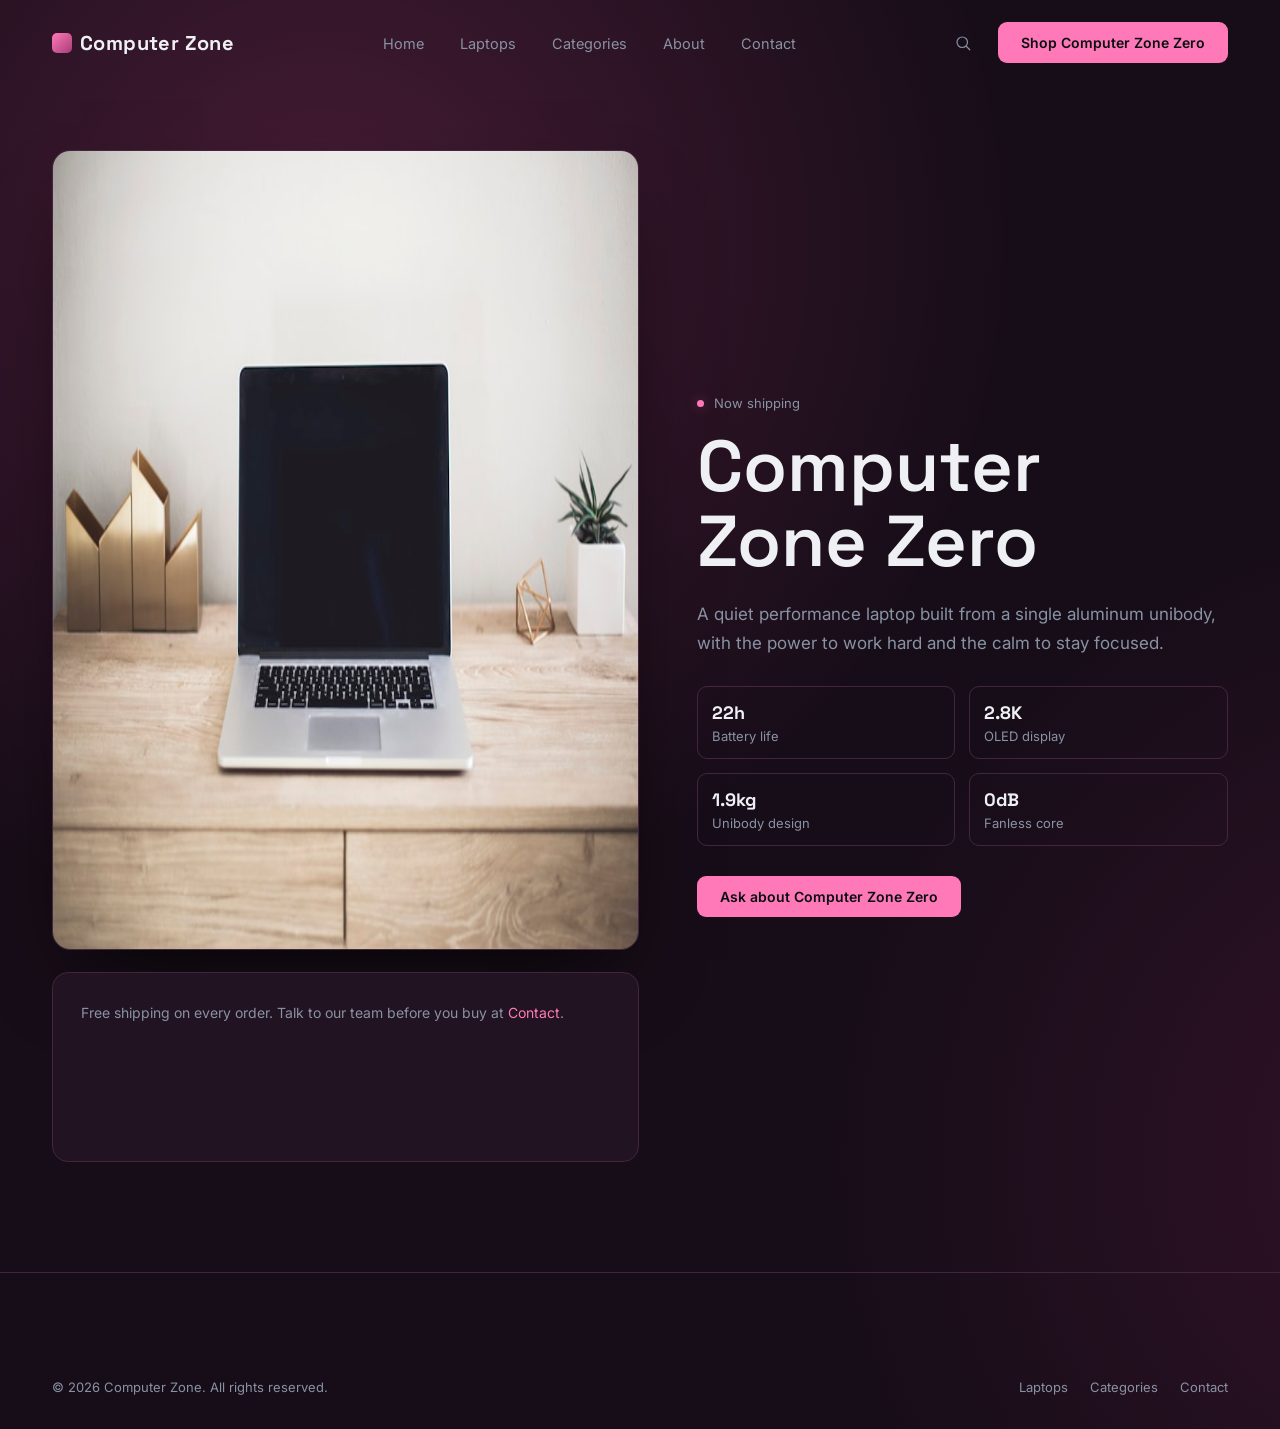
==== Strata-Laptop-Website/product.html @ ce7420df "first commit" ====
<!DOCTYPE html>
<html lang="en">
<head>
<meta charset="UTF-8"><meta name="viewport" content="width=device-width, initial-scale=1.0"><title>Computer Zone Zero - Computer Zone</title>
<link rel="preconnect" href="https://fonts.googleapis.com"><link href="https://fonts.googleapis.com/css2?family=Space+Grotesk:wght@500;600;700&family=Inter:wght@400;500;600&display=swap" rel="stylesheet"><link rel="stylesheet" href="css/style.css">
</head>
<body>
<nav class="navbar" id="navbar"><div class="wrap nav-inner"><a href="index.html" class="logo"><span class="logo-mark"></span>Computer Zone</a><ul class="nav-links"><li><a href="index.html">Home</a></li><li><a href="laptops.html">Laptops</a></li><li><a href="categories.html">Categories</a></li><li><a href="about.html">About</a></li><li><a href="contact.html">Contact</a></li></ul><div class="nav-right"><div class="search-wrap"><input type="text" class="search-input" id="searchInput" placeholder="Search laptops..." aria-label="Search laptops"><button class="search-btn" id="searchBtn" aria-label="Search laptops"><svg width="18" height="18" viewBox="0 0 24 24" fill="none"><circle cx="11" cy="11" r="7" stroke="currentColor" stroke-width="1.6"/><path d="M21 21l-4.3-4.3" stroke="currentColor" stroke-width="1.6" stroke-linecap="round"/></svg></button></div><a href="product.html" class="btn btn-primary">Shop Computer Zone Zero</a><button class="menu-toggle" id="menuToggle" aria-label="Open menu"><span></span><span></span><span></span></button></div></div></nav>
<div class="mobile-panel" id="mobilePanel"><a href="index.html">Home</a><a href="laptops.html">Laptops</a><a href="categories.html">Categories</a><a href="about.html">About</a><a href="contact.html">Contact</a><a href="product.html" class="btn btn-primary">Shop Computer Zone Zero</a></div>
<main class="page-main"><div class="wrap"><div class="product-detail"><div><img class="product-detail-image" src="assets/laptop-hero.jpg" alt="Computer Zone Zero laptop" width="1200" height="800"><div class="page-panel" style="margin-top:18px;"><p>Free shipping on every order. Talk to our team before you buy at <a href="contact.html" style="color:var(--accent);">Contact</a>.</p></div></div><div><div class="page-kicker"><span class="dot"></span>Now shipping</div><h1 class="page-title">Computer Zone Zero</h1><p class="page-lede">A quiet performance laptop built from a single aluminum unibody, with the power to work hard and the calm to stay focused.</p><ul class="detail-list"><li><b>22h</b>Battery life</li><li><b>2.8K</b>OLED display</li><li><b>1.9kg</b>Unibody design</li><li><b>0dB</b>Fanless core</li></ul><a href="contact.html" class="btn btn-primary" style="margin-top:30px;">Ask about Computer Zone Zero</a></div></div></div></main>
<footer class="footer"><div class="wrap"><div class="footer-bottom"><span>© 2026 Computer Zone. All rights reserved.</span><div class="footer-legal"><a href="laptops.html">Laptops</a><a href="categories.html">Categories</a><a href="contact.html">Contact</a></div></div></div></footer>
<script src="js/site.js"></script>
</body>
</html>
---- Strata-Laptop-Website/css/style.css ----
:root{
    --bg:#170d18;
    --surface:#211321;
    --surface-2:#2d182b;
    --line:#43263e;
    --text:#eef0f4;
    --muted:#8992a3;
    --accent:#ff79b8;
    --accent-dim:#a83d78;
    --accent-soft:rgba(255,121,184,0.16);
    --font-display:'Space Grotesk', sans-serif;
    --font-body:'Inter', sans-serif;

    --cat-gaming:#7c6cff;
    --cat-creator:#3fb8ac;
    --cat-business:#d9a15b;
    --cat-student:#e0838a;
    --cat-ultrabook:#6e9bff;
  }

  *{box-sizing:border-box;}
  html{scroll-behavior:smooth;}
  body{
    margin:0;
    background:
      radial-gradient(circle at 18% 12%, rgba(255,82,163,0.2), transparent 30%),
      radial-gradient(circle at 82% 58%, rgba(192,44,126,0.16), transparent 34%),
      var(--bg);
    background-size:140% 140%;
    animation:pinkBackground 18s ease-in-out infinite alternate;
    color:var(--text);
    font-family:var(--font-body);
    -webkit-font-smoothing:antialiased;
    overflow-x:hidden;
  }
  a{color:inherit;text-decoration:none;}
  button{font-family:inherit;cursor:pointer;}
  :focus-visible{outline:2px solid var(--accent);outline-offset:3px;}

  .wrap{max-width:1240px;margin:0 auto;padding:0 32px;}

  /* ---------- NAVBAR ---------- */
  .navbar{
    position:fixed;top:0;left:0;right:0;z-index:100;
    padding:22px 0;
    transition:background .4s ease, padding .4s ease, border-color .4s ease;
    border-bottom:1px solid transparent;
    opacity:0;
    animation:fadeDown .7s ease .55s forwards;
  }
  .navbar.scrolled{
    background:rgba(10,13,18,0.82);
    backdrop-filter:blur(14px);
    border-color:var(--line);
    padding:14px 0;
  }
  .nav-inner{display:flex;align-items:center;justify-content:space-between;gap:24px;}
  .logo{
    font-family:var(--font-display);
    font-weight:700;
    font-size:20px;
    letter-spacing:0.02em;
    display:flex;align-items:center;gap:8px;
    opacity:0;
    animation:logoReveal .6s cubic-bezier(.2,.8,.2,1) .15s forwards;
  }
  .logo-mark{
    width:20px;height:20px;border-radius:5px;
    background:linear-gradient(135deg,var(--accent),var(--accent-dim));
    display:inline-block;
  }
  .nav-links{display:flex;align-items:center;gap:36px;list-style:none;margin:0;padding:0;}
  .nav-links a{
    font-size:14.5px;color:var(--muted);
    position:relative;padding:4px 0;
    transition:color .25s ease;
  }
  .nav-links a::after{
    content:'';position:absolute;left:0;bottom:-2px;width:0;height:1px;
    background:var(--accent);transition:width .3s ease;
  }
  .nav-links a:hover{color:var(--text);}
  .nav-links a:hover::after{width:100%;}
  .nav-right{display:flex;align-items:center;gap:18px;}
  .search-wrap{display:flex;align-items:center;}
  .search-btn{
    background:none;border:none;color:var(--muted);
    width:34px;height:34px;display:flex;align-items:center;justify-content:center;
    border-radius:8px;transition:background .2s ease, color .2s ease;
  }
  .search-btn:hover{color:var(--text);background:var(--surface-2);}
  .search-input{
    width:0;opacity:0;background:var(--surface-2);border:1px solid var(--line);
    border-radius:8px;color:var(--text);padding:0 0;height:34px;
    transition:width .3s ease, opacity .3s ease, padding .3s ease;
    font-size:13.5px;
  }
  .search-input.open{width:180px;opacity:1;padding:0 12px;margin-right:2px;}

  .btn{
    display:inline-flex;align-items:center;justify-content:center;
    padding:11px 22px;border-radius:9px;font-size:14px;font-weight:500;
    transition:transform .25s cubic-bezier(.2,.8,.2,1), box-shadow .25s ease, background .25s ease, border-color .25s ease;
    border:1px solid transparent;
  }
  .btn-primary{background:var(--accent);color:#0a0d12;font-weight:600;}
  .btn-primary:hover{transform:translateY(-2px);box-shadow:0 10px 30px -8px rgba(110,155,255,0.55);}
  .btn-ghost{border-color:var(--line);color:var(--text);background:transparent;}
  .btn-ghost:hover{border-color:var(--accent-dim);background:var(--surface-2);transform:translateY(-2px);}

  .menu-toggle{
    display:none;background:none;border:none;width:36px;height:36px;
    flex-direction:column;justify-content:center;align-items:center;gap:5px;
  }
  .menu-toggle span{width:20px;height:1.5px;background:var(--text);transition:transform .3s ease, opacity .3s ease;}
  .menu-toggle.active span:nth-child(1){transform:translateY(6.5px) rotate(45deg);}
  .menu-toggle.active span:nth-child(2){opacity:0;}
  .menu-toggle.active span:nth-child(3){transform:translateY(-6.5px) rotate(-45deg);}

  .mobile-panel{
    position:fixed;inset:0;top:0;background:var(--bg);z-index:99;
    display:flex;flex-direction:column;justify-content:center;align-items:flex-start;
    padding:0 32px;gap:26px;
    transform:translateX(100%);transition:transform .4s cubic-bezier(.2,.8,.2,1);
  }
  .mobile-panel.open{transform:translateX(0);}
  .mobile-panel a{font-family:var(--font-display);font-size:30px;font-weight:600;color:var(--text);}
  .mobile-panel .btn{margin-top:12px;}

  /* ---------- HERO ---------- */
  .hero{
    position:relative;
    min-height:100vh;
    display:flex;align-items:center;
    padding-top:110px;padding-bottom:60px;
    overflow:hidden;
    isolation:isolate;
    background:
      linear-gradient(180deg, rgba(5,9,17,.18) 0%, rgba(7,10,19,.48) 62%, rgba(5,7,13,.96) 100%),
      radial-gradient(ellipse 60% 55% at 63% 48%, rgba(108,34,126,.34), transparent 72%),
      linear-gradient(116deg, #0b111c 0%, #111322 46%, #080c16 100%);
  }
  .hero::before{
    content:'';
    position:absolute;inset:0;z-index:0;pointer-events:none;
    background:
      linear-gradient(180deg, transparent 67%, rgba(8,8,17,.72) 77%, rgba(4,6,12,.98) 100%),
      linear-gradient(166deg, transparent 0 62%, rgba(17,12,29,.86) 63%, rgba(6,8,15,.95) 71%, transparent 72%),
      radial-gradient(ellipse 42% 18% at 62% 86%, rgba(196,47,168,.19), transparent 72%),
      linear-gradient(180deg, transparent 78%, rgba(184,63,180,.10) 88%, transparent 100%);
    mix-blend-mode:screen;
    opacity:.9;
  }
  .hero::after{
    content:'';
    position:absolute;z-index:0;pointer-events:none;
    width:144%;height:116%;left:19%;top:-66%;
    border:1px solid rgba(210,117,255,.7);
    border-radius:50%;
    transform:rotate(-11deg);
    box-shadow:
      0 0 4px rgba(255,152,241,.64),
      0 0 20px rgba(205,70,231,.38),
      0 0 58px rgba(132,45,180,.24);
    opacity:.78;
  }
  .hero-grid{
    width:100%;
    display:grid;grid-template-columns:1fr 0.92fr;gap:40px;align-items:center;
    position:relative;z-index:3;
  }
  .eyebrow-line{
    display:flex;align-items:center;gap:10px;margin-bottom:22px;
    opacity:0;animation:reveal .7s cubic-bezier(.2,.8,.2,1) .75s forwards;
  }
  .eyebrow-line .dot{width:7px;height:7px;border-radius:50%;background:var(--accent);box-shadow:0 0 12px 2px var(--accent-soft);}
  .eyebrow-line span{font-size:13.5px;color:var(--muted);}

  .hero-heading{
    font-family:var(--font-display);
    font-weight:600;
    font-size:clamp(38px, 5.4vw, 68px);
    line-height:1.06;
    letter-spacing:-0.015em;
    margin:0 0 24px 0;
  }
  .hero-heading .line{overflow:hidden;display:block;}
  .hero-heading .line span{
    display:block;transform:translateY(110%);
    animation:lineUp .8s cubic-bezier(.2,.8,.2,1) forwards;
  }
  .hero-heading .line:nth-child(1) span{animation-delay:.85s;}
  .hero-heading .line:nth-child(2) span{animation-delay:.98s;}

  .hero-desc{
    font-size:17px;line-height:1.65;color:var(--muted);max-width:460px;margin:0 0 34px 0;
    opacity:0;animation:reveal .7s cubic-bezier(.2,.8,.2,1) 1.25s forwards;
  }
  .hero-ctas{
    display:flex;gap:14px;flex-wrap:wrap;
    opacity:0;animation:reveal .7s cubic-bezier(.2,.8,.2,1) 1.42s forwards;
  }

  /* ---------- HERO VISUAL / LAPTOP ---------- */
  .hero-visual{
    position:relative;height:520px;
    display:flex;align-items:center;justify-content:center;
  }
  .dummy-laptop-image{
    position:absolute;z-index:1;width:290px;aspect-ratio:4/3;object-fit:cover;
    right:2%;bottom:4%;border:1px solid rgba(255,121,184,0.45);border-radius:18px;
    opacity:.34;filter:saturate(1.15) contrast(1.05);transform:rotate(5deg);
    box-shadow:0 28px 70px -28px rgba(255,62,157,0.72);
    animation:photoFloat 7s ease-in-out infinite;
  }
  .blob{
    position:absolute;border-radius:50%;filter:blur(70px);
    opacity:.35;pointer-events:none;
  }
  .blob-1{
    width:420px;height:420px;background:radial-gradient(circle, var(--accent-dim), transparent 70%);
    top:-40px;right:-60px;
    animation:drift1 14s ease-in-out infinite;
  }
  .blob-2{
    width:320px;height:320px;background:radial-gradient(circle, #2b3a55, transparent 70%);
    bottom:-40px;left:-20px;
    animation:drift2 18s ease-in-out infinite;
  }
  .cursor-glow{
    position:absolute;top:0;left:0;width:260px;height:260px;
    background:radial-gradient(circle, rgba(110,155,255,0.18), transparent 65%);
    border-radius:50%;pointer-events:none;
    transform:translate(-1000px,-1000px);
    transition:transform .12s ease-out;
    z-index:1;
  }
  #particles{position:absolute;inset:0;z-index:1;pointer-events:none;}

  .laptop-stage{
    position:relative;z-index:2;width:100%;max-width:460px;
    perspective:1400px;
    opacity:0;
    transform:translateY(40px) scale(.92);
    animation:laptopEnter 1s cubic-bezier(.16,.9,.3,1) 1.1s forwards;
  }
  .laptop{
    position:relative;transform-style:preserve-3d;
    transform:rotateX(var(--rx, -8deg)) rotateY(calc(var(--ry, 10deg) + var(--spin, 0deg)));
    transition:transform .35s cubic-bezier(.2,.8,.2,1);
    animation:laptopFloat 6s ease-in-out infinite;
    animation-delay:2.1s;
    cursor:pointer;
  }
  .laptop-screen{
    width:100%;aspect-ratio:16/10.4;
    background:linear-gradient(155deg,#1c222c,#11151c);
    border:1px solid #2a3140;border-bottom:none;
    border-radius:14px 14px 4px 4px;
    padding:14px;position:relative;
    box-shadow:0 40px 80px -30px rgba(0,0,0,0.7);
  }
  .screen-glow{
    position:absolute;inset:14px;border-radius:6px;
    background:radial-gradient(120% 100% at 20% 0%, rgba(110,155,255,0.16), transparent 55%);
    pointer-events:none;
  }
  .screen-ui{
    height:100%;border-radius:6px;overflow:hidden;
    background:linear-gradient(180deg,#0e1218,#0a0d12);
    border:1px solid #232a35;padding:14px;
    display:flex;flex-direction:column;gap:10px;
  }
  .ui-topbar{display:flex;gap:6px;}
  .ui-topbar span{width:7px;height:7px;border-radius:50%;background:#2c3542;}
  .ui-row{height:8px;border-radius:4px;background:#1c222c;}
  .ui-row.wide{width:65%;background:linear-gradient(90deg,var(--accent-dim),transparent);}
  .ui-row:not(.wide){width:40%;}
  .ui-grid{display:grid;grid-template-columns:repeat(3,1fr);gap:8px;margin-top:auto;}
  .ui-card{aspect-ratio:1;border-radius:5px;background:#161c25;border:1px solid #232a35;}
  .ui-card:nth-child(2){background:linear-gradient(140deg, rgba(110,155,255,0.25), #161c25);}

  .laptop-base{
    width:106%;margin-left:-3%;height:16px;
    background:linear-gradient(180deg,#20262f,#10131a);
    clip-path:polygon(2% 0, 98% 0, 100% 100%, 0% 100%);
    position:relative;border-radius:0 0 10px 10px;
    box-shadow:0 30px 40px -20px rgba(0,0,0,0.6);
  }
  .laptop-trackpad{
    position:absolute;left:50%;top:2px;transform:translateX(-50%);
    width:70px;height:5px;border-radius:3px;background:#2a313d;
  }

  .badge{
    position:absolute;background:rgba(17,21,28,0.85);
    border:1px solid var(--line);backdrop-filter:blur(10px);
    padding:8px 14px;border-radius:100px;font-size:12.5px;color:var(--text);
    box-shadow:0 12px 30px -12px rgba(0,0,0,0.6);
    display:flex;align-items:center;gap:7px;
    animation:badgeFloat 5s ease-in-out infinite;
    opacity:0;
  }
  .badge::before{content:'';width:6px;height:6px;border-radius:50%;background:var(--accent);}
  .badge-1{top:6%;left:-6%;animation-delay:.4s,2.3s;}
  .badge-2{bottom:20%;right:-10%;animation-delay:1.1s,2.5s;}
  .badge-3{bottom:-4%;left:14%;animation-delay:.7s,2.7s;}
  .badge-1{animation-name:badgeFloat, badgeIn;}
  .badge-2{animation-name:badgeFloat, badgeIn;}
  .badge-3{animation-name:badgeFloat, badgeIn;}
  .badge-1,.badge-2,.badge-3{animation-fill-mode:forwards, forwards; animation-duration:5s, .6s;}

  .scroll-indicator{
    position:absolute;left:50%;bottom:34px;transform:translateX(-50%);
    display:flex;flex-direction:column;align-items:center;gap:8px;
    z-index:3;color:var(--muted);font-size:12px;
    opacity:0;animation:reveal .6s ease 2s forwards;
    transition:opacity .3s ease;
  }
  .scroll-indicator .chev{
    width:14px;height:14px;border-right:1.5px solid var(--muted);border-bottom:1.5px solid var(--muted);
    transform:rotate(45deg);animation:chevBounce 1.8s ease-in-out infinite;
  }

  /* ---------- BRAND INTRO ---------- */
  .brand-intro{
    position:relative;padding:100px 0 120px;border-top:1px solid var(--line);
  }
  .brand-statement{
    max-width:640px;font-size:clamp(21px,2.6vw,28px);line-height:1.5;
    font-family:var(--font-display);font-weight:500;color:var(--text);
    margin:0 0 64px 0;
    opacity:0;transform:translateY(24px);
    transition:opacity .8s cubic-bezier(.2,.8,.2,1), transform .8s cubic-bezier(.2,.8,.2,1);
  }
  .brand-statement.in-view{opacity:1;transform:translateY(0);}
  .brand-statement em{
    font-style:normal;color:var(--muted);font-weight:400;font-family:var(--font-body);font-size:0.62em;
    display:block;margin-top:14px;
  }

  .stats-row{
    display:grid;grid-template-columns:repeat(3,1fr);
    border-top:1px solid var(--line);
  }
  .stat{
    padding:34px 28px 0 0;border-right:1px solid var(--line);
    opacity:0;transform:translateY(20px);
    transition:opacity .7s cubic-bezier(.2,.8,.2,1), transform .7s cubic-bezier(.2,.8,.2,1);
  }
  .stat:last-child{border-right:none;}
  .stat.in-view{opacity:1;transform:translateY(0);}
  .stat-num{
    font-family:var(--font-display);font-weight:700;font-size:clamp(34px,4vw,52px);
    color:var(--text);letter-spacing:-0.01em;
  }
  .stat-num .unit{font-size:0.5em;color:var(--accent);margin-left:4px;}
  .stat-label{font-size:14px;color:var(--muted);margin-top:8px;}

  /* ==========================================================
     MODULE 2 — LAPTOP DISCOVERY & PRODUCT EXPERIENCE
  ========================================================== */

  .section-head{
    display:flex;align-items:flex-end;justify-content:space-between;
    gap:24px;margin-bottom:44px;flex-wrap:wrap;
  }
  .section-head h2{
    font-family:var(--font-display);font-weight:600;
    font-size:clamp(28px,3.4vw,42px);letter-spacing:-0.01em;margin:0;
    max-width:520px;line-height:1.15;
  }
  .section-head p{color:var(--muted);font-size:15px;max-width:360px;margin:0;line-height:1.6;}
  .reveal{opacity:0;transform:translateY(28px);transition:opacity .7s cubic-bezier(.2,.8,.2,1), transform .7s cubic-bezier(.2,.8,.2,1);}
  .reveal.in-view{opacity:1;transform:translateY(0);}

  /* ---- Featured Laptops (horizontal scroll carousel) ---- */
  .laptops-section{padding:110px 0;border-top:1px solid var(--line);}
  .carousel-controls{display:flex;gap:10px;}
  .carousel-btn{
    width:40px;height:40px;border-radius:50%;border:1px solid var(--line);
    background:var(--surface);color:var(--text);display:flex;align-items:center;justify-content:center;
    transition:background .2s ease, border-color .2s ease, transform .2s ease;
  }
  .carousel-btn:hover{border-color:var(--accent-dim);background:var(--surface-2);transform:translateY(-2px);}

  .carousel-track{
    display:flex;gap:22px;overflow-x:auto;scroll-snap-type:x proximity;
    padding:6px 6px 26px 6px;margin:0 -6px;
    cursor:grab;
    scrollbar-width:thin;scrollbar-color:var(--line) transparent;
  }
  .carousel-track.dragging{cursor:grabbing;scroll-snap-type:none;}
  .carousel-track::-webkit-scrollbar{height:6px;}
  .carousel-track::-webkit-scrollbar-thumb{background:var(--line);border-radius:6px;}

  .product-card{
    position:relative;flex:0 0 320px;scroll-snap-align:start;
    background:var(--surface);border:1px solid var(--line);border-radius:16px;
    padding:22px;overflow:hidden;perspective:900px;
    transition:border-color .3s ease, box-shadow .3s ease;
  }
  .product-card:hover{border-color:var(--accent-dim);box-shadow:0 26px 50px -22px rgba(0,0,0,0.55);}
  .product-card .card-inner{transition:transform .25s cubic-bezier(.2,.8,.2,1);transform-style:preserve-3d;}
  .card-glow{
    position:absolute;inset:0;pointer-events:none;opacity:0;
    background:radial-gradient(240px circle at var(--gx,50%) var(--gy,50%), rgba(110,155,255,0.14), transparent 60%);
    transition:opacity .3s ease;
  }
  .product-card:hover .card-glow{opacity:1;}

  .device-stage{
    height:160px;display:flex;align-items:center;justify-content:center;
    margin-bottom:18px;position:relative;
  }
  .product-image{
    width:100%;height:150px;object-fit:cover;border-radius:10px;
    border:1px solid #2a3140;box-shadow:0 26px 40px -18px rgba(0,0,0,0.65);
    transform:rotateX(-3deg) rotateY(4deg);transition:transform .5s cubic-bezier(.2,.8,.2,1), filter .5s ease;
    filter:saturate(.85) contrast(1.05);
  }
  .product-card:hover .product-image{transform:rotateX(0deg) rotateY(0deg) scale(1.04);filter:saturate(1) contrast(1.05);}
  .mini-laptop{transform:rotateX(-8deg) rotateY(14deg) scale(0.92);transition:transform .5s cubic-bezier(.2,.8,.2,1);}
  .product-card:hover .mini-laptop{transform:rotateX(-6deg) rotateY(0deg) scale(1.04);}
  .mini-screen{
    width:180px;aspect-ratio:16/10.5;border-radius:9px 9px 2px 2px;
    background:linear-gradient(155deg,#1c222c,#11151c);border:1px solid #2a3140;
    padding:8px;box-shadow:0 26px 40px -18px rgba(0,0,0,0.65);
  }
  .mini-screen-face{
    height:100%;border-radius:4px;background:linear-gradient(180deg,#0e1218,#0a0d12);
    border:1px solid #232a35;display:flex;flex-direction:column;justify-content:center;align-items:center;gap:6px;
  }
  .mini-screen-face .accent-bar{width:44%;height:5px;border-radius:3px;background:var(--card-accent, var(--accent));}
  .mini-screen-face .grey-bar{width:60%;height:4px;border-radius:3px;background:#1e252f;}
  .mini-base{
    width:192%;margin-left:-6%;height:9px;
    background:linear-gradient(180deg,#20262f,#10131a);
    clip-path:polygon(3% 0,97% 0,100% 100%,0 100%);border-radius:0 0 7px 7px;
  }

  .card-tag{
    position:absolute;top:22px;right:22px;font-size:11.5px;color:var(--card-accent, var(--accent));
    background:rgba(255,255,255,0.04);border:1px solid var(--line);padding:4px 10px;border-radius:100px;
  }
  .product-name{font-family:var(--font-display);font-weight:600;font-size:19px;margin:0 0 3px 0;}
  .product-tagline{font-size:13.5px;color:var(--muted);margin:0 0 18px 0;}
  .spec-grid{
    display:grid;grid-template-columns:1fr 1fr;gap:9px 14px;
    padding:16px 0;border-top:1px solid var(--line);border-bottom:1px solid var(--line);margin-bottom:18px;
  }
  .spec-item{font-size:12.5px;color:var(--muted);display:flex;flex-direction:column;gap:2px;}
  .spec-item b{color:var(--text);font-weight:500;font-size:13.5px;}
  .card-footer{display:flex;align-items:center;justify-content:space-between;}
  .price{font-family:var(--font-display);font-weight:600;font-size:20px;}
  .price sup{font-size:12px;color:var(--muted);font-weight:400;margin-left:3px;}
  .explore-link{
    display:inline-flex;align-items:center;gap:6px;font-size:13.5px;font-weight:500;color:var(--text);
  }
  .explore-link .arrow{transition:transform .25s cubic-bezier(.2,.8,.2,1);}
  .product-card:hover .explore-link .arrow{transform:translateX(5px);}

  /* ---- Categories (bento grid) ---- */
  .categories-section{padding:110px 0;border-top:1px solid var(--line);}
  .category-grid{
    display:grid;grid-template-columns:repeat(4,1fr);grid-template-rows:220px 220px;gap:18px;
  }
  .category-card{
    position:relative;border-radius:16px;overflow:hidden;border:1px solid var(--line);
    padding:26px;display:flex;flex-direction:column;justify-content:flex-end;
    background:var(--surface);
  }
  .category-card .cat-image{
    position:absolute;inset:0;width:100%;height:100%;object-fit:cover;
    opacity:.2;filter:saturate(.8) contrast(1.05);z-index:0;
    transition:opacity .35s ease, transform .6s cubic-bezier(.2,.8,.2,1);
  }
  .category-card:hover .cat-image{opacity:.3;transform:scale(1.06);}
  .category-card .cat-wash{
    position:absolute;inset:0;background:radial-gradient(120% 100% at 100% 0%, var(--cc,var(--accent)) 0%, transparent 55%);
    opacity:0.28;transition:opacity .35s ease, transform .6s cubic-bezier(.2,.8,.2,1);
  }
  .category-card:hover .cat-wash{opacity:0.42;transform:scale(1.06);}
  .cat-count{position:relative;font-size:12.5px;color:var(--muted);margin-bottom:6px;z-index:1;}
  .cat-name{position:relative;font-family:var(--font-display);font-weight:600;font-size:24px;z-index:1;}
  .cat-glyph{
    position:absolute;top:22px;right:22px;width:34px;height:34px;border-radius:9px;
    background:rgba(255,255,255,0.06);border:1px solid rgba(255,255,255,0.08);
    display:flex;align-items:center;justify-content:center;color:var(--cc,var(--accent));z-index:1;
  }
  .category-card.large{grid-column:span 2;grid-row:span 2;}
  .category-card.tall{grid-row:span 2;}
  @media (max-width:1024px){
    .category-grid{grid-template-columns:repeat(2,1fr);grid-template-rows:repeat(3,200px);}
    .category-card.large{grid-column:span 2;grid-row:span 1;}
    .category-card.tall{grid-row:span 1;}
  }
  @media (max-width:640px){
    .category-grid{grid-template-columns:1fr;grid-template-rows:none;}
    .category-card.large,.category-card.tall{grid-column:span 1;}
    .category-card{height:170px;}
  }

  /* ---- Performance counters ---- */
  .performance-section{padding:110px 0;border-top:1px solid var(--line);position:relative;overflow:hidden;}
  .performance-section::before{
    content:'';position:absolute;top:-200px;right:-200px;width:500px;height:500px;border-radius:50%;
    background:radial-gradient(circle, var(--accent-soft), transparent 70%);filter:blur(10px);pointer-events:none;
  }
  .perf-grid{display:grid;grid-template-columns:repeat(4,1fr);gap:0;border-top:1px solid var(--line);position:relative;}
  .perf-item{
    padding:38px 24px 0 0;border-right:1px solid var(--line);
    opacity:0;transform:translateY(20px);transition:opacity .7s ease, transform .7s ease;
  }
  .perf-item:last-child{border-right:none;}
  .perf-item.in-view{opacity:1;transform:translateY(0);}
  .perf-icon{color:var(--accent);margin-bottom:16px;}
  .perf-num{font-family:var(--font-display);font-weight:700;font-size:clamp(32px,3.6vw,48px);letter-spacing:-0.01em;}
  .perf-num .u{font-size:0.42em;color:var(--muted);margin-left:5px;font-family:var(--font-body);}
  .perf-label{font-size:13.5px;color:var(--muted);margin-top:8px;}
  @media (max-width:1024px){
    .perf-grid{grid-template-columns:repeat(2,1fr);}
    .perf-item{border-bottom:1px solid var(--line);padding-bottom:24px;}
    .perf-item:nth-child(2n){border-right:none;}
  }
  @media (max-width:640px){
    .perf-grid{grid-template-columns:1fr;}
    .perf-item{border-right:none;}
  }

  /* ---- Interactive showcase (scroll-driven) ---- */
  .showcase-section{position:relative;height:340vh;border-top:1px solid var(--line);}
  .showcase-sticky{
    position:sticky;top:0;height:100vh;display:flex;flex-direction:column;align-items:center;justify-content:center;
    overflow:hidden;
  }
  .showcase-heading{
    position:absolute;top:70px;left:0;right:0;text-align:center;z-index:3;
    opacity:var(--show-heading, 1);transition:opacity .3s ease;
  }
  .showcase-heading h2{font-family:var(--font-display);font-weight:600;font-size:clamp(24px,3vw,34px);margin:0 0 8px;}
  .showcase-heading p{color:var(--muted);font-size:14.5px;margin:0;}

  .showcase-stage{position:relative;width:100%;max-width:560px;perspective:1600px;}
  .showcase-laptop{
    position:relative;transform-style:preserve-3d;margin:0 auto;width:100%;
    transform:
      scale(var(--sc-scale,0.7))
      rotateY(var(--sc-roty,-35deg))
      rotateX(var(--sc-rotx,4deg));
    opacity:var(--sc-opacity,0);
    transition:opacity .3s ease;
  }
  .sc-screen{
    width:100%;aspect-ratio:16/10.2;border-radius:14px 14px 4px 4px;
    background:linear-gradient(155deg,#1c222c,#11151c);border:1px solid #2a3140;padding:16px;
    box-shadow:0 50px 90px -30px rgba(0,0,0,0.75);
  }
  .sc-face{
    height:100%;border-radius:6px;background:linear-gradient(180deg,#0e1218,#0a0d12);
    border:1px solid #232a35;position:relative;overflow:hidden;
    display:flex;flex-direction:column;gap:12px;padding:16px;
  }
  .sc-active-glow{
    position:absolute;inset:0;background:radial-gradient(120% 100% at 20% 0%, rgba(110,155,255,0.22), transparent 55%);
    opacity:var(--sc-screen-on,0);transition:opacity .4s ease;
  }
  .sc-topbar{display:flex;gap:6px;opacity:var(--sc-screen-on,0);transition:opacity .3s ease;}
  .sc-topbar span{width:7px;height:7px;border-radius:50%;background:#2c3542;}
  .sc-line{height:9px;border-radius:4px;background:#1c222c;opacity:var(--sc-screen-on,0);transition:opacity .4s ease .05s;}
  .sc-line.w1{width:55%;background:linear-gradient(90deg,var(--accent-dim),transparent);}
  .sc-line.w2{width:35%;}
  .sc-graph{
    margin-top:auto;height:64px;border-radius:6px;border:1px solid #232a35;
    background:#141a22;position:relative;overflow:hidden;opacity:var(--sc-screen-on,0);transition:opacity .4s ease .1s;
  }
  .sc-graph::after{
    content:'';position:absolute;left:0;right:0;bottom:0;height:60%;
    background:linear-gradient(180deg, rgba(110,155,255,0.35), transparent);
    clip-path:polygon(0 70%,15% 40%,30% 55%,45% 20%,60% 45%,75% 15%,90% 35%,100% 10%,100% 100%,0 100%);
  }
  .sc-base{
    width:106%;margin-left:-3%;height:16px;background:linear-gradient(180deg,#20262f,#10131a);
    clip-path:polygon(2% 0,98% 0,100% 100%,0 100%);border-radius:0 0 10px 10px;
  }

  .sc-spec{
    position:absolute;font-size:12.5px;color:var(--text);background:rgba(17,21,28,0.9);
    border:1px solid var(--line);backdrop-filter:blur(10px);padding:9px 14px;border-radius:100px;
    display:flex;align-items:center;gap:7px;white-space:nowrap;
    opacity:var(--sc-specs,0);transform:translateY(calc((1 - var(--sc-specs,0)) * 12px));
    transition:opacity .3s ease, transform .3s ease;
  }
  .sc-spec::before{content:'';width:6px;height:6px;border-radius:50%;background:var(--accent);}
  .sc-spec-1{top:8%;left:2%;}
  .sc-spec-2{top:20%;right:0%;}
  .sc-spec-3{bottom:26%;left:-4%;}
  .sc-spec-4{bottom:10%;right:4%;}

  .showcase-progress{
    position:absolute;bottom:44px;left:50%;transform:translateX(-50%);
    display:flex;gap:6px;z-index:3;
  }
  .showcase-progress span{width:28px;height:2px;background:var(--line);border-radius:2px;overflow:hidden;position:relative;}
  .showcase-progress span::after{
    content:'';position:absolute;inset:0;background:var(--accent);transform:scaleX(var(--p,0));
    transform-origin:left;transition:transform .1s linear;
  }

  @media (max-width:768px){
    .showcase-section{height:260vh;}
    .sc-spec{font-size:11px;padding:7px 11px;}
    .sc-spec-1,.sc-spec-3{left:0;}
    .sc-spec-2,.sc-spec-4{right:0;}
  }

  /* ---- Features ---- */
  .features-section{padding:110px 0 130px;border-top:1px solid var(--line);}
  .features-grid{display:grid;grid-template-columns:repeat(3,1fr);gap:1px;background:var(--line);border:1px solid var(--line);}
  .feature-item{
    background:var(--bg);padding:36px 28px;position:relative;overflow:hidden;
  }
  .feature-item::before{
    content:'';position:absolute;inset:0;opacity:0;
    background:radial-gradient(220px circle at var(--fx,50%) var(--fy,50%), rgba(110,155,255,0.10), transparent 65%);
    transition:opacity .3s ease;
  }
  .feature-item:hover::before{opacity:1;}
  .feature-icon{color:var(--accent);margin-bottom:20px;position:relative;}
  .feature-item h3{font-family:var(--font-display);font-weight:600;font-size:17px;margin:0 0 8px;position:relative;}
  .feature-item p{font-size:13.5px;color:var(--muted);line-height:1.6;margin:0;position:relative;}
  @media (max-width:768px){.features-grid{grid-template-columns:1fr 1fr;}}
  @media (max-width:480px){.features-grid{grid-template-columns:1fr;}}

  /* ==========================================================
     MODULE 3 — TRUST, CTA & FOOTER EXPERIENCE
  ========================================================== */

  /* ---- Why Choose Us ---- */
  .why-section{padding:110px 0;border-top:1px solid var(--line);}
  .why-list{border-top:1px solid var(--line);}
  .why-item{
    display:grid;grid-template-columns:64px 1fr 1fr;align-items:center;gap:32px;
    padding:30px 0;border-bottom:1px solid var(--line);
    opacity:0;transform:translateX(-24px);
    transition:opacity .6s cubic-bezier(.2,.8,.2,1), transform .6s cubic-bezier(.2,.8,.2,1), background .3s ease;
  }
  .why-item.in-view{opacity:1;transform:translateX(0);}
  .why-item:hover{background:rgba(255,255,255,0.015);}
  .why-index{font-family:var(--font-display);font-weight:600;font-size:15px;color:var(--muted);}
  .why-title{font-family:var(--font-display);font-weight:600;font-size:clamp(20px,2.4vw,28px);letter-spacing:-0.01em;}
  .why-desc{font-size:14.5px;color:var(--muted);line-height:1.6;max-width:420px;}
  .why-item .why-line{
    position:relative;height:1px;background:var(--line);grid-column:1/-1;margin-top:26px;display:none;
  }
  @media (max-width:768px){
    .why-item{grid-template-columns:40px 1fr;row-gap:10px;}
    .why-desc{grid-column:2/-1;max-width:100%;}
  }

  /* ---- Brand marquee ---- */
  .marquee-section{padding:80px 0;border-top:1px solid var(--line);overflow:hidden;}
  .marquee-head{text-align:center;margin-bottom:44px;}
  .marquee-head h2{font-family:var(--font-display);font-weight:600;font-size:clamp(22px,2.6vw,30px);margin:0 0 8px;}
  .marquee-head p{color:var(--muted);font-size:14.5px;margin:0;}
  .marquee-row{display:flex;width:max-content;gap:64px;padding:10px 0;}
  .marquee-row span{
    font-family:var(--font-display);font-weight:600;font-size:26px;color:var(--muted);
    white-space:nowrap;opacity:.55;transition:opacity .3s ease, color .3s ease;
  }
  .marquee-row:hover span{opacity:.3;}
  .marquee-row span:hover{opacity:1 !important;color:var(--text);}
  .marquee-track{display:flex;animation:marqueeLeft 32s linear infinite;}
  .marquee-track.reverse{animation:marqueeRight 32s linear infinite;}
  .marquee-section:hover .marquee-track{animation-play-state:paused;}
  .marquee-fade{position:relative;}
  .marquee-fade::before,.marquee-fade::after{
    content:'';position:absolute;top:0;bottom:0;width:120px;z-index:2;pointer-events:none;
  }
  .marquee-fade::before{left:0;background:linear-gradient(90deg,var(--bg),transparent);}
  .marquee-fade::after{right:0;background:linear-gradient(270deg,var(--bg),transparent);}

  /* ---- Final CTA ---- */
  .cta-section{
    position:relative;padding:170px 0;border-top:1px solid var(--line);
    overflow:hidden;text-align:center;
  }
  .cta-bg-blob{position:absolute;border-radius:50%;filter:blur(90px);opacity:.4;pointer-events:none;}
  .cta-blob-1{width:520px;height:520px;background:radial-gradient(circle,var(--accent-dim),transparent 70%);top:-160px;left:50%;transform:translateX(-70%);animation:drift1 16s ease-in-out infinite;}
  .cta-blob-2{width:420px;height:420px;background:radial-gradient(circle,#2b3a55,transparent 70%);bottom:-160px;left:50%;transform:translateX(30%);animation:drift2 20s ease-in-out infinite;}
  #ctaParticles{position:absolute;inset:0;z-index:1;pointer-events:none;}
  .cta-laptop-wrap{
    position:absolute;inset:0;display:flex;align-items:center;justify-content:center;z-index:1;
    opacity:.16;pointer-events:none;
  }
  .cta-laptop{transform:rotateX(-10deg) rotateY(0deg) scale(2.1);}
  .cta-content{position:relative;z-index:3;}
  .cta-eyebrow{
    display:inline-flex;align-items:center;gap:9px;font-size:13.5px;color:var(--muted);margin-bottom:22px;
    opacity:0;transform:translateY(14px);transition:opacity .7s ease, transform .7s ease;
  }
  .cta-eyebrow .dot{width:7px;height:7px;border-radius:50%;background:var(--accent);box-shadow:0 0 12px 2px var(--accent-soft);}
  .cta-heading{
    font-family:var(--font-display);font-weight:600;font-size:clamp(34px,6vw,72px);
    letter-spacing:-0.02em;line-height:1.08;margin:0 0 32px;
    opacity:0;transform:translateY(24px);transition:opacity .8s ease .1s, transform .8s ease .1s;
  }
  .cta-buttons{
    display:flex;gap:14px;justify-content:center;flex-wrap:wrap;
    opacity:0;transform:translateY(24px);transition:opacity .8s ease .22s, transform .8s ease .22s;
  }
  .cta-section.in-view .cta-eyebrow,
  .cta-section.in-view .cta-heading,
  .cta-section.in-view .cta-buttons{opacity:1;transform:translateY(0);}
  .btn-lg{padding:15px 30px;font-size:15px;border-radius:11px;}
  @media (max-width:640px){
    .cta-section{padding:110px 0;}
    .cta-buttons{flex-direction:column;align-items:stretch;}
    .cta-buttons .btn{width:100%;}
  }

  /* ---- Footer ---- */
  .footer{padding:80px 0 34px;border-top:1px solid var(--line);}
  .footer-top{
    display:grid;grid-template-columns:1.6fr 1fr 1fr;gap:40px;padding-bottom:56px;border-bottom:1px solid var(--line);
  }
  .footer-brand .logo{margin-bottom:14px;}
  .footer-brand p{color:var(--muted);font-size:14px;max-width:280px;line-height:1.6;margin:0 0 22px;}
  .footer-social{display:flex;gap:10px;}
  .footer-social a{
    width:36px;height:36px;border-radius:9px;border:1px solid var(--line);
    display:flex;align-items:center;justify-content:center;color:var(--muted);
    transition:color .2s ease, border-color .2s ease, background .2s ease;
  }
  .footer-social a:hover{color:var(--text);border-color:var(--accent-dim);background:var(--surface-2);}
  .footer-col h4{font-family:var(--font-display);font-weight:600;font-size:14.5px;margin:0 0 18px;}
  .footer-col ul{list-style:none;margin:0;padding:0;display:flex;flex-direction:column;gap:12px;}
  .footer-col a{color:var(--muted);font-size:14px;transition:color .2s ease;}
  .footer-col a:hover{color:var(--text);}
  .footer-bottom{
    padding-top:26px;display:flex;align-items:center;justify-content:space-between;flex-wrap:wrap;gap:12px;
    color:var(--muted);font-size:13px;
  }
  .footer-bottom a{color:var(--muted);}
  .footer-bottom a:hover{color:var(--text);}
  .footer-legal{display:flex;gap:22px;}
  @media (max-width:768px){
    .footer-top{grid-template-columns:1fr;gap:36px;}
  }

  /* ==========================================================
     MODULE 4 — PERFORMANCE & TECHNOLOGY
  ========================================================== */

  .tech-eyebrow-alt{color:var(--muted);}

  /* ---- 4.3 Performance Introduction ---- */
  .tech-intro{
    position:relative;padding:150px 0 170px;border-top:1px solid var(--line);
    overflow:hidden;background:radial-gradient(120% 60% at 50% 0%, #10141c, var(--bg) 70%);
  }
  .tech-grid-bg{
    position:absolute;inset:-2px;z-index:0;opacity:.5;
    background-image:
      linear-gradient(rgba(110,155,255,0.07) 1px, transparent 1px),
      linear-gradient(90deg, rgba(110,155,255,0.07) 1px, transparent 1px);
    background-size:64px 64px;
    mask-image:radial-gradient(60% 60% at 50% 30%, #000, transparent 85%);
  }
  .tech-streak{
    position:absolute;height:1px;width:46%;z-index:0;
    background:linear-gradient(90deg,transparent,rgba(110,155,255,0.55),transparent);
    opacity:.5;animation:streakSweep 7s ease-in-out infinite;
  }
  .tech-streak.s1{top:22%;left:-20%;animation-delay:0s;}
  .tech-streak.s2{top:52%;right:-20%;animation-delay:1.8s;transform:scaleX(-1);}
  .tech-streak.s3{top:76%;left:-10%;width:32%;animation-delay:3.4s;}
  #techParticles{position:absolute;inset:0;z-index:0;pointer-events:none;}

  .tech-intro-content{position:relative;z-index:2;text-align:center;display:flex;flex-direction:column;align-items:center;}
  .tech-intro-text{max-width:680px;}
  .tech-intro-heading{
    font-family:var(--font-display);font-weight:600;font-size:clamp(32px,5.6vw,58px);
    line-height:1.12;letter-spacing:-0.015em;margin:20px 0 22px;
  }
  .tech-intro-sub{color:var(--muted);font-size:16.5px;line-height:1.65;max-width:480px;margin:0 auto;}

  .tech-intro-laptop{margin-top:68px;perspective:1400px;width:100%;max-width:520px;}
  .tech-intro-laptop .laptop{
    transform:scale(var(--tl-scale,0.8)) rotateX(-6deg);
    opacity:var(--tl-scale,0.8);
    transition:transform .1s linear, opacity .1s linear;
    animation:none;
  }

  /* ---- 4.4 Animated Performance Metrics ---- */
  .metrics-section{padding:110px 0;border-top:1px solid var(--line);}
  .metrics-grid{display:grid;grid-template-columns:repeat(4,1fr);gap:18px;}
  .metric-card{
    position:relative;border:1px solid var(--line);border-radius:16px;padding:30px 24px;
    background:var(--surface);overflow:hidden;min-height:190px;
    transition:border-color .3s ease, box-shadow .3s ease, transform .3s ease;
    opacity:0;transform:translateY(20px);
  }
  .metric-card.in-view{opacity:1;transform:translateY(0);}
  .metric-card:hover{border-color:var(--accent-dim);box-shadow:0 24px 50px -24px rgba(0,0,0,0.6);transform:translateY(-4px);}
  .metric-card::before{
    content:'';position:absolute;inset:0;opacity:0;transition:opacity .35s ease;
    background:radial-gradient(180px circle at 50% 0%, rgba(110,155,255,0.16), transparent 70%);
  }
  .metric-card:hover::before{opacity:1;}
  .metric-value{
    position:relative;font-family:var(--font-display);font-weight:700;
    font-size:clamp(38px,4.6vw,54px);letter-spacing:-0.01em;line-height:1;
  }
  .metric-value .u{font-size:0.4em;color:var(--accent);margin-left:4px;font-family:var(--font-body);}
  .metric-label{position:relative;font-size:13px;color:var(--muted);margin-top:10px;letter-spacing:0.02em;}
  .metric-desc{
    position:relative;font-size:13px;color:var(--muted);line-height:1.55;margin-top:16px;
    max-height:0;opacity:0;overflow:hidden;transition:max-height .35s ease, opacity .35s ease, margin-top .35s ease;
  }
  .metric-card:hover .metric-desc{max-height:80px;opacity:1;margin-top:16px;}
  .metric-card:not(:hover) .metric-desc{margin-top:0;}
  @media (max-width:1024px){.metrics-grid{grid-template-columns:repeat(2,1fr);}}
  @media (max-width:560px){.metrics-grid{grid-template-columns:1fr;}}

  /* ---- 4.5 CPU / GPU Technology ---- */
  .silicon-section{padding:110px 0;border-top:1px solid var(--line);}
  .silicon-split{
    display:flex;gap:2px;border-radius:18px;overflow:hidden;border:1px solid var(--line);min-height:420px;
  }
  .silicon-panel{
    position:relative;flex:1;padding:40px 36px;display:flex;flex-direction:column;justify-content:flex-end;
    background:var(--surface);overflow:hidden;cursor:pointer;
    transition:flex .5s cubic-bezier(.2,.8,.2,1);
  }
  .silicon-split:hover .silicon-panel{flex:0.82;}
  .silicon-split .silicon-panel:hover{flex:1.5;}
  .silicon-panel.cpu{--sc:var(--accent);}
  .silicon-panel.gpu{--sc:var(--cat-gaming);}
  .silicon-wash{
    position:absolute;inset:0;background:radial-gradient(120% 90% at 100% 100%, var(--sc), transparent 60%);
    opacity:.16;transition:opacity .4s ease;
  }
  .silicon-panel:hover .silicon-wash{opacity:.28;}
  .silicon-kicker{position:relative;font-size:13px;color:var(--sc);margin-bottom:14px;}
  .silicon-title{position:relative;font-family:var(--font-display);font-weight:600;font-size:clamp(24px,2.6vw,34px);margin:0 0 22px;letter-spacing:-0.01em;}
  .silicon-specs{position:relative;display:flex;flex-direction:column;gap:12px;margin-bottom:24px;
    max-height:0;opacity:0;overflow:hidden;transition:max-height .45s cubic-bezier(.2,.8,.2,1), opacity .4s ease;
  }
  .silicon-panel:hover .silicon-specs{max-height:200px;opacity:1;}
  .silicon-spec-row{display:flex;justify-content:space-between;font-size:13.5px;color:var(--muted);border-bottom:1px solid var(--line);padding-bottom:9px;}
  .silicon-spec-row b{color:var(--text);font-weight:500;}
  .silicon-more{position:relative;font-size:13.5px;font-weight:500;display:inline-flex;align-items:center;gap:6px;color:var(--text);}
  .silicon-more .arrow{transition:transform .25s ease;}
  .silicon-panel:hover .silicon-more .arrow{transform:translateX(5px);}
  @media (max-width:768px){
    .silicon-split{flex-direction:column;}
    .silicon-split:hover .silicon-panel, .silicon-split .silicon-panel:hover{flex:1;}
    .silicon-specs, .silicon-panel:hover .silicon-specs{max-height:200px;opacity:1;}
  }

  /* ---- 4.6 Display Technology ---- */
  .display-section{position:relative;height:280vh;border-top:1px solid var(--line);background:#07090c;}
  .display-sticky{
    position:sticky;top:0;height:100vh;display:flex;flex-direction:column;align-items:center;justify-content:center;
    overflow:hidden;
  }
  .display-heading{
    position:relative;z-index:3;text-align:center;font-family:var(--font-display);font-weight:600;
    font-size:clamp(26px,3.6vw,40px);letter-spacing:-0.01em;margin:0 0 50px;
    opacity:var(--dh-opacity,1);transition:opacity .3s ease;
  }
  .display-frame{
    position:relative;width:min(78vw,880px);aspect-ratio:16/9.4;border-radius:16px;
    background:#05070a;border:1px solid #232a35;padding:14px;
    transform:scale(var(--df-scale,0.72));perspective:1400px;
    box-shadow:0 60px 120px -40px rgba(0,0,0,0.8);
  }
  .display-screen{
    position:relative;width:100%;height:100%;border-radius:8px;overflow:hidden;
    filter:brightness(var(--df-brightness,0.55));
  }
  .display-ambient{
    position:absolute;inset:-12%;
    background:
      radial-gradient(38% 55% at 30% 68%, rgba(255,93,182,.28), transparent 70%),
      radial-gradient(42% 65% at 72% 36%, rgba(73,103,255,.34), transparent 72%),
      linear-gradient(160deg,#111827,#060911 72%);
  }
  .display-product-wrap{
    position:absolute;inset:4%;display:flex;align-items:center;justify-content:center;
    perspective:1400px;z-index:2;filter:drop-shadow(0 38px 28px rgba(0,0,0,.72));
  }
  .display-product{
    width:min(86%,760px);height:auto;max-height:90%;object-fit:contain;border-radius:12px;
    cursor:pointer;transform:rotateX(4deg) rotateY(-8deg);transform-style:preserve-3d;
    transition:transform .35s cubic-bezier(.2,.8,.2,1), filter .35s ease;
    filter:saturate(.82) contrast(1.08) brightness(.82);
  }
  .display-product:hover{filter:saturate(1) contrast(1.08) brightness(.95);}
  .display-product.is-spinning{animation:displayLaptopSpin 1.9s cubic-bezier(.22,1,.36,1) both;}
  .display-hotspots{
    position:absolute;inset:0;z-index:3;pointer-events:none;
    opacity:var(--ds-opacity,0);transition:opacity .3s ease;
  }
  .display-hotspot{
    position:absolute;display:flex;align-items:center;gap:8px;padding:8px 12px;
    color:var(--text);font-size:11.5px;white-space:nowrap;
    background:rgba(10,13,18,.72);border:1px solid rgba(255,121,184,.36);
    border-radius:100px;backdrop-filter:blur(10px);box-shadow:0 10px 24px -12px rgba(0,0,0,.8);
  }
  .display-hotspot i{width:6px;height:6px;border-radius:50%;background:var(--accent);box-shadow:0 0 10px var(--accent);}
  .hotspot-battery{top:17%;left:6%;}.hotspot-display{top:16%;right:6%;}
  .hotspot-weight{bottom:17%;left:8%;}.hotspot-cooling{bottom:16%;right:7%;}
  .display-art{
    position:absolute;inset:-6%;
    background:
      radial-gradient(24% 28% at 74% 25%, rgba(255,218,174,.95) 0%, rgba(255,141,92,.4) 24%, transparent 70%),
      radial-gradient(45% 70% at 88% 12%, rgba(77,128,238,.95) 0%, rgba(44,67,142,.42) 42%, transparent 75%),
      radial-gradient(64% 72% at 48% 88%, rgba(102,76,235,.88) 0%, rgba(49,34,130,.5) 44%, transparent 78%),
      linear-gradient(180deg, #17233f 0%, #101729 43%, #090b16 72%, #05070b 100%);
    transition:transform .15s ease-out;
  }
  .display-art::before{
    content:'';position:absolute;inset:0;
    background:
      linear-gradient(147deg, transparent 0 45%, rgba(5,8,16,.72) 45.2% 54%, transparent 54.2%),
      linear-gradient(32deg, transparent 0 48%, rgba(9,11,22,.82) 48.2% 61%, transparent 61.2%),
      linear-gradient(180deg, transparent 0 63%, rgba(4,6,13,.92) 63.4% 100%);
    opacity:.9;
  }
  .display-art::after{
    content:'';position:absolute;inset:0;
    background:
      repeating-linear-gradient(115deg, rgba(255,255,255,0.035) 0 2px, transparent 2px 5px),
      linear-gradient(180deg, transparent 66%, rgba(112,83,255,.18) 79%, transparent 100%);
    mix-blend-mode:screen;
  }
  .display-specs{
    position:absolute;bottom:6%;left:0;right:0;display:flex;justify-content:center;gap:12px;flex-wrap:wrap;z-index:3;
    opacity:var(--ds-opacity,0);transform:translateY(calc((1 - var(--ds-opacity,0)) * 14px));
    transition:opacity .3s ease, transform .3s ease;padding:0 20px;
  }
  .display-specs span{
    background:rgba(10,13,18,0.75);border:1px solid rgba(255,255,255,0.12);backdrop-filter:blur(10px);
    padding:8px 15px;border-radius:100px;font-size:12.5px;color:var(--text);
  }
  @keyframes displayLaptopSpin{
    from{transform:rotateX(4deg) rotateY(-8deg);}
    to{transform:rotateX(4deg) rotateY(712deg);}
  }
  @media (max-width:768px){
    .display-section{height:230vh;}
    .display-frame{width:min(94vw,880px);}
    .display-product{width:94%;}
    .display-hotspot{font-size:10px;padding:6px 8px;}
    .hotspot-battery{top:9%;left:2%;}.hotspot-display{top:9%;right:2%;}
    .hotspot-weight{bottom:9%;left:2%;}.hotspot-cooling{bottom:9%;right:2%;}
  }

  /* ---- 4.7 Cooling Technology ---- */
  .cooling-section{padding:130px 0;border-top:1px solid var(--line);position:relative;overflow:hidden;}
  .cooling-grid{display:grid;grid-template-columns:0.9fr 1.1fr;gap:60px;align-items:center;}
  .cooling-copy .section-head{margin-bottom:24px;}
  .cooling-list{display:flex;flex-direction:column;gap:16px;margin-top:8px;}
  .cooling-list li{display:flex;gap:12px;align-items:flex-start;font-size:14.5px;color:var(--muted);list-style:none;line-height:1.6;}
  .cooling-list li b{color:var(--text);font-weight:500;}
  .cooling-list .dot{width:6px;height:6px;border-radius:50%;background:var(--accent);margin-top:7px;flex:none;}

  .cooling-visual{
    position:relative;border:1px solid var(--line);border-radius:18px;background:var(--surface);
    padding:36px;min-height:360px;
    opacity:0;transform:rotateX(55deg) scale(.92);transform-origin:top center;
    transition:opacity .8s cubic-bezier(.2,.8,.2,1), transform .8s cubic-bezier(.2,.8,.2,1);
  }
  .cooling-visual.in-view{opacity:1;transform:rotateX(0deg) scale(1);}
  .cooling-label{font-size:12.5px;color:var(--muted);letter-spacing:0.02em;margin-bottom:22px;}
  .cooling-diagram{position:relative;display:flex;align-items:center;justify-content:space-between;gap:14px;}
  .heat-block{
    width:58px;height:58px;border-radius:10px;border:1px solid var(--line);background:var(--surface-2);
    display:flex;align-items:center;justify-content:center;font-size:11px;color:var(--muted);flex:none;
  }
  .pipe{
    position:relative;flex:1;height:10px;border-radius:6px;background:#161c25;border:1px solid var(--line);overflow:hidden;
  }
  .pipe::after{
    content:'';position:absolute;inset:0;width:40%;
    background:linear-gradient(90deg,transparent, rgba(255,140,90,0.7), transparent);
    animation:pipeFlow 2.2s linear infinite;
  }
  .fan-wrap{display:flex;flex-direction:column;align-items:center;gap:8px;flex:none;}
  .fan{width:66px;height:66px;}
  .fan .blade{transform-origin:33px 33px;animation:spinCW 3s linear infinite;}
  .fan.reverse .blade{animation-name:spinCCW;}
  .fan-label{font-size:10.5px;color:var(--muted);}
  .airflow-row{display:flex;gap:6px;margin-top:26px;justify-content:center;}
  .airflow-row svg{animation:flowRight 1.6s ease-in-out infinite;}
  .airflow-row svg:nth-child(2){animation-delay:.2s;}
  .airflow-row svg:nth-child(3){animation-delay:.4s;}
  .airflow-row svg:nth-child(4){animation-delay:.6s;}
  .exhaust-note{text-align:center;font-size:12px;color:var(--muted);margin-top:10px;}
  @media (max-width:900px){.cooling-grid{grid-template-columns:1fr;}}

  /* ---- 4.8 Battery & Connectivity ---- */
  .strip-section{padding:110px 0;border-top:1px solid var(--line);}
  .strip-grid{display:grid;grid-template-columns:repeat(3,1fr);gap:18px;}
  .strip-card{
    border:1px solid var(--line);border-radius:16px;padding:30px;background:var(--surface);
    display:flex;flex-direction:column;gap:22px;opacity:0;transform:translateY(20px);
    transition:opacity .6s ease, transform .6s ease;
  }
  .strip-card.in-view{opacity:1;transform:translateY(0);}
  .strip-head{display:flex;justify-content:space-between;align-items:flex-start;}
  .strip-head span{font-size:13px;color:var(--muted);}
  .strip-value{font-family:var(--font-display);font-weight:600;font-size:24px;}

  .battery-shell{
    width:100%;height:26px;border:2px solid var(--line);border-radius:6px;position:relative;padding:3px;
  }
  .battery-shell::after{
    content:'';position:absolute;right:-7px;top:8px;width:5px;height:10px;background:var(--line);border-radius:0 2px 2px 0;
  }
  .battery-fill{
    height:100%;border-radius:3px;background:linear-gradient(90deg,var(--accent-dim),var(--accent));width:0%;
    transition:width 1.4s cubic-bezier(.2,.8,.2,1);
  }
  .strip-card.in-view .battery-fill{width:92%;}

  .wifi-rings{position:relative;height:50px;display:flex;align-items:flex-end;justify-content:center;}
  .wifi-rings svg{overflow:visible;}
  .wifi-rings .ring{opacity:0;transform-origin:center bottom;animation:none;}
  .strip-card.in-view .wifi-rings .ring{animation:wifiPulse 1.8s ease-out infinite;}
  .wifi-rings .ring.r2{animation-delay:.25s;}
  .wifi-rings .ring.r3{animation-delay:.5s;}

  .ports-row{display:flex;gap:10px;}
  .port-chip{
    flex:1;border:1px solid var(--line);border-radius:9px;padding:12px 8px;text-align:center;font-size:11.5px;color:var(--muted);
    transition:border-color .3s ease, color .3s ease, background .3s ease;
  }
  .strip-card.in-view .port-chip{animation:portGlow 2.4s ease-in-out infinite;}
  .strip-card.in-view .port-chip:nth-child(2){animation-delay:.4s;}
  .strip-card.in-view .port-chip:nth-child(3){animation-delay:.8s;}

  @media (max-width:768px){.strip-grid{grid-template-columns:1fr;}}

  /* ---- 4.9 Interactive Laptop Showcase (Module 4 hero) ---- */
  .power-showcase{position:relative;height:460vh;border-top:1px solid var(--line);}
  .power-sticky{
    position:sticky;top:0;height:100vh;display:flex;align-items:center;
    gap:60px;overflow:hidden;
  }
  .power-stage{flex:1.1;display:flex;align-items:center;justify-content:center;perspective:1600px;}
  .power-laptop{
    position:relative;width:100%;max-width:480px;transform-style:preserve-3d;
    transform:rotateY(var(--pw-roty,-18deg));
  }
  .power-lid{
    transform-origin:bottom center;
    transform:rotateX(var(--pw-lid,78deg));
    transition:none;
  }
  .power-screen{
    width:100%;aspect-ratio:16/10.2;border-radius:14px 14px 4px 4px;
    background:linear-gradient(155deg,#1c222c,#11151c);border:1px solid #2a3140;padding:16px;
    box-shadow:0 50px 90px -30px rgba(0,0,0,0.75);
  }
  .power-face{
    height:100%;border-radius:6px;background:linear-gradient(180deg,#0e1218,#0a0d12);border:1px solid #232a35;
    position:relative;overflow:hidden;opacity:var(--pw-screen,0);transition:opacity .3s ease;
  }
  .power-face .glow{position:absolute;inset:0;background:radial-gradient(120% 100% at 20% 0%, rgba(110,155,255,0.22), transparent 55%);}
  .power-base{
    width:106%;margin-left:-3%;height:16px;background:linear-gradient(180deg,#20262f,#10131a);
    clip-path:polygon(2% 0,98% 0,100% 100%,0 100%);border-radius:0 0 10px 10px;
  }

  .power-panel{flex:0.85;min-width:0;}
  .power-steps{display:flex;flex-direction:column;gap:0;border-left:1px solid var(--line);}
  .power-step{
    padding:18px 0 18px 24px;position:relative;color:var(--muted);
    transition:color .3s ease;
  }
  .power-step::before{
    content:'';position:absolute;left:-1px;top:0;bottom:0;width:2px;background:transparent;transition:background .3s ease;
  }
  .power-step .p-title{
    font-family:var(--font-display);font-weight:600;font-size:18px;transition:color .3s ease;
  }
  .power-step .p-desc{
    font-size:13.5px;line-height:1.6;max-height:0;opacity:0;overflow:hidden;
    transition:max-height .35s ease, opacity .3s ease, margin-top .35s ease;
  }
  .power-step.active{color:var(--text);}
  .power-step.active::before{background:var(--accent);}
  .power-step.active .p-desc{max-height:70px;opacity:1;margin-top:8px;}

  @media (max-width:900px){
    .power-showcase{height:400vh;}
    .power-sticky{flex-direction:column;gap:24px;padding-top:90px;justify-content:flex-start;}
    .power-stage{flex:none;width:100%;max-width:340px;}
    .power-panel{flex:none;width:100%;}
  }

  /* ---- 4.10 Technology Summary ---- */
  .summary-section{padding:110px 0 130px;border-top:1px solid var(--line);}
  .summary-grid{display:grid;grid-template-columns:repeat(4,1fr);border:1px solid var(--line);}
  .summary-item{
    padding:34px 26px;border-right:1px solid var(--line);border-bottom:1px solid var(--line);
    opacity:0;transform:translateY(16px);transition:opacity .5s ease, transform .5s ease;
  }
  .summary-item.in-view{opacity:1;transform:translateY(0);}
  .summary-item:nth-child(4n){border-right:none;}
  .summary-label{font-size:12.5px;color:var(--muted);margin-bottom:10px;}
  .summary-value{font-family:var(--font-display);font-weight:600;font-size:20px;letter-spacing:-0.01em;}
  @media (max-width:900px){
    .summary-grid{grid-template-columns:repeat(2,1fr);}
    .summary-item:nth-child(4n){border-right:1px solid var(--line);}
    .summary-item:nth-child(2n){border-right:none;}
  }
  @media (max-width:480px){
    .summary-grid{grid-template-columns:1fr;}
    .summary-item{border-right:none !important;}
  }

  /* ---------- KEYFRAMES ---------- */
  @keyframes fadeDown{from{opacity:0;transform:translateY(-10px);}to{opacity:1;transform:translateY(0);}}
  @keyframes logoReveal{from{opacity:0;transform:translateX(-8px);}to{opacity:1;transform:translateX(0);}}
  @keyframes reveal{from{opacity:0;transform:translateY(14px);}to{opacity:1;transform:translateY(0);}}
  @keyframes lineUp{to{transform:translateY(0);}}
  @keyframes laptopEnter{to{opacity:1;transform:translateY(0) scale(1);}}
  @keyframes laptopFloat{
    0%,100%{transform:rotateX(var(--rx,-8deg)) rotateY(calc(var(--ry,10deg) + var(--spin,0deg))) translateY(0);}
    50%{transform:rotateX(var(--rx,-8deg)) rotateY(calc(var(--ry,10deg) + var(--spin,0deg))) translateY(-12px);}
  }
  @keyframes badgeIn{from{opacity:0;transform:translateY(10px);}to{opacity:1;transform:translateY(0);}}
  @keyframes badgeFloat{0%,100%{transform:translateY(0);}50%{transform:translateY(-8px);}}
  @keyframes chevBounce{0%,100%{transform:translate(0,0) rotate(45deg);}50%{transform:translate(0,4px) rotate(45deg);}}
  @keyframes drift1{0%,100%{transform:translate(0,0);}50%{transform:translate(-30px,20px);}}
  @keyframes drift2{0%,100%{transform:translate(0,0);}50%{transform:translate(20px,-25px);}}
  @keyframes marqueeLeft{from{transform:translateX(0);}to{transform:translateX(-50%);}}
  @keyframes marqueeRight{from{transform:translateX(-50%);}to{transform:translateX(0);}}
  @keyframes streakSweep{0%{opacity:0;transform:translateX(0);}50%{opacity:.6;}100%{opacity:0;transform:translateX(60px);}}
  @keyframes pipeFlow{0%{transform:translateX(-120%);}100%{transform:translateX(340%);}}
  @keyframes spinCW{to{transform:rotate(360deg);}}
  @keyframes spinCCW{to{transform:rotate(-360deg);}}
  @keyframes flowRight{0%,100%{opacity:.25;transform:translateX(0);}50%{opacity:1;transform:translateX(6px);}}
  @keyframes wifiPulse{0%{opacity:.9;transform:scaleY(0.3);}70%{opacity:0;}100%{opacity:0;transform:scaleY(1);}}
  @keyframes portGlow{0%,100%{border-color:var(--line);color:var(--muted);}50%{border-color:var(--accent-dim);color:var(--text);}}
  @keyframes pinkBackground{0%{background-position:0% 0%;}100%{background-position:100% 100%;}}
  @keyframes photoFloat{0%,100%{transform:rotate(5deg) translateY(0);}50%{transform:rotate(2deg) translateY(-10px);}}

  /* ---------- RESPONSIVE ---------- */
  @media (max-width:1024px){
    .hero-grid{grid-template-columns:1fr;}
    .hero-visual{height:400px;margin-top:20px;}
    .laptop-stage{max-width:380px;}
    .badge{display:none;}
    .nav-links{display:none;}
    .menu-toggle{display:flex;}
    .stats-row{grid-template-columns:1fr;}
    .stat{border-right:none;border-bottom:1px solid var(--line);padding:24px 0;}
    .stat:last-child{border-bottom:none;}
  }
  @media (max-width:640px){
    .wrap{padding:0 20px;}
    .hero{padding-top:96px;}
    .hero-ctas{flex-direction:column;align-items:stretch;}
    .hero-ctas .btn{width:100%;}
    .hero-desc{max-width:100%;}
    .laptop{animation:none;}
    .blob{filter:blur(50px);opacity:.22;}
    .dummy-laptop-image{width:220px;right:-2%;bottom:2%;opacity:.24;}
    #particles{display:none;}
    .search-input.open{width:140px;}
  }
  @media (prefers-reduced-motion: reduce){
    *{animation-duration:0.01ms !important;animation-iteration-count:1 !important;transition-duration:0.01ms !important;}
  }

  /* ---------- STATIC CONTENT PAGES ---------- */
  .page-main{min-height:100vh;padding:150px 0 110px;}
  .page-hero{max-width:760px;margin-bottom:58px;}
  .page-kicker{display:flex;align-items:center;gap:10px;color:var(--muted);font-size:13px;margin-bottom:18px;}
  .page-kicker .dot{width:7px;height:7px;border-radius:50%;background:var(--accent);box-shadow:0 0 12px 2px var(--accent-soft);}
  .page-title{font-family:var(--font-display);font-size:clamp(38px,6vw,72px);line-height:1.03;font-weight:600;margin:0 0 22px;}
  .page-lede{color:var(--muted);font-size:17px;line-height:1.7;max-width:650px;margin:0;}
  .page-grid{display:grid;grid-template-columns:repeat(3,1fr);gap:22px;}
  .page-panel{position:relative;background:var(--surface);border:1px solid var(--line);border-radius:16px;padding:28px;min-height:190px;}
  .page-panel h2,.page-panel h3{font-family:var(--font-display);margin:0 0 12px;font-weight:600;}
  .page-panel h2{font-size:28px;}.page-panel h3{font-size:19px;}
  .page-panel p{color:var(--muted);line-height:1.65;font-size:14px;margin:0;}
  .page-panel .btn{margin-top:24px;}
  .page-panel-accent{background:radial-gradient(100% 100% at 100% 0%,var(--accent-soft),transparent 65%),var(--surface);}
  .page-products{display:grid;grid-template-columns:repeat(3,1fr);gap:22px;}
  .page-products .product-card{display:block;min-width:0;}
  .page-products .product-image{height:170px;}
  .page-category-link{display:block;min-height:180px;}
  .page-category-link .cat-name{margin-top:55px;}
  .page-category-link .cat-count{display:block;}
  .product-detail{display:grid;grid-template-columns:1.05fr .95fr;gap:58px;align-items:center;}
  .product-detail-image{width:100%;border-radius:18px;border:1px solid var(--line);box-shadow:0 40px 80px -30px rgba(0,0,0,.8);}
  .detail-list{display:grid;grid-template-columns:1fr 1fr;gap:14px;margin:28px 0 0;padding:0;list-style:none;}
  .detail-list li{padding:14px;border:1px solid var(--line);border-radius:10px;color:var(--muted);font-size:13px;}
  .detail-list b{display:block;color:var(--text);font-family:var(--font-display);font-size:18px;margin-bottom:4px;}
  .contact-layout{display:grid;grid-template-columns:.8fr 1.2fr;gap:24px;}
  .contact-form{display:grid;gap:14px;}
  .contact-form label{font-size:13px;color:var(--muted);}
  .contact-form input,.contact-form textarea{width:100%;margin-top:7px;background:var(--surface-2);border:1px solid var(--line);border-radius:9px;color:var(--text);font:inherit;padding:12px;}
  .contact-form textarea{min-height:140px;resize:vertical;}
  .search-status{color:var(--muted);font-size:14px;margin:0 0 22px;}
  @media (max-width:768px){
    .page-main{padding-top:120px;}
    .page-grid,.page-products,.product-detail,.contact-layout{grid-template-columns:1fr;}
    .page-title{font-size:clamp(38px,11vw,58px);}
  }
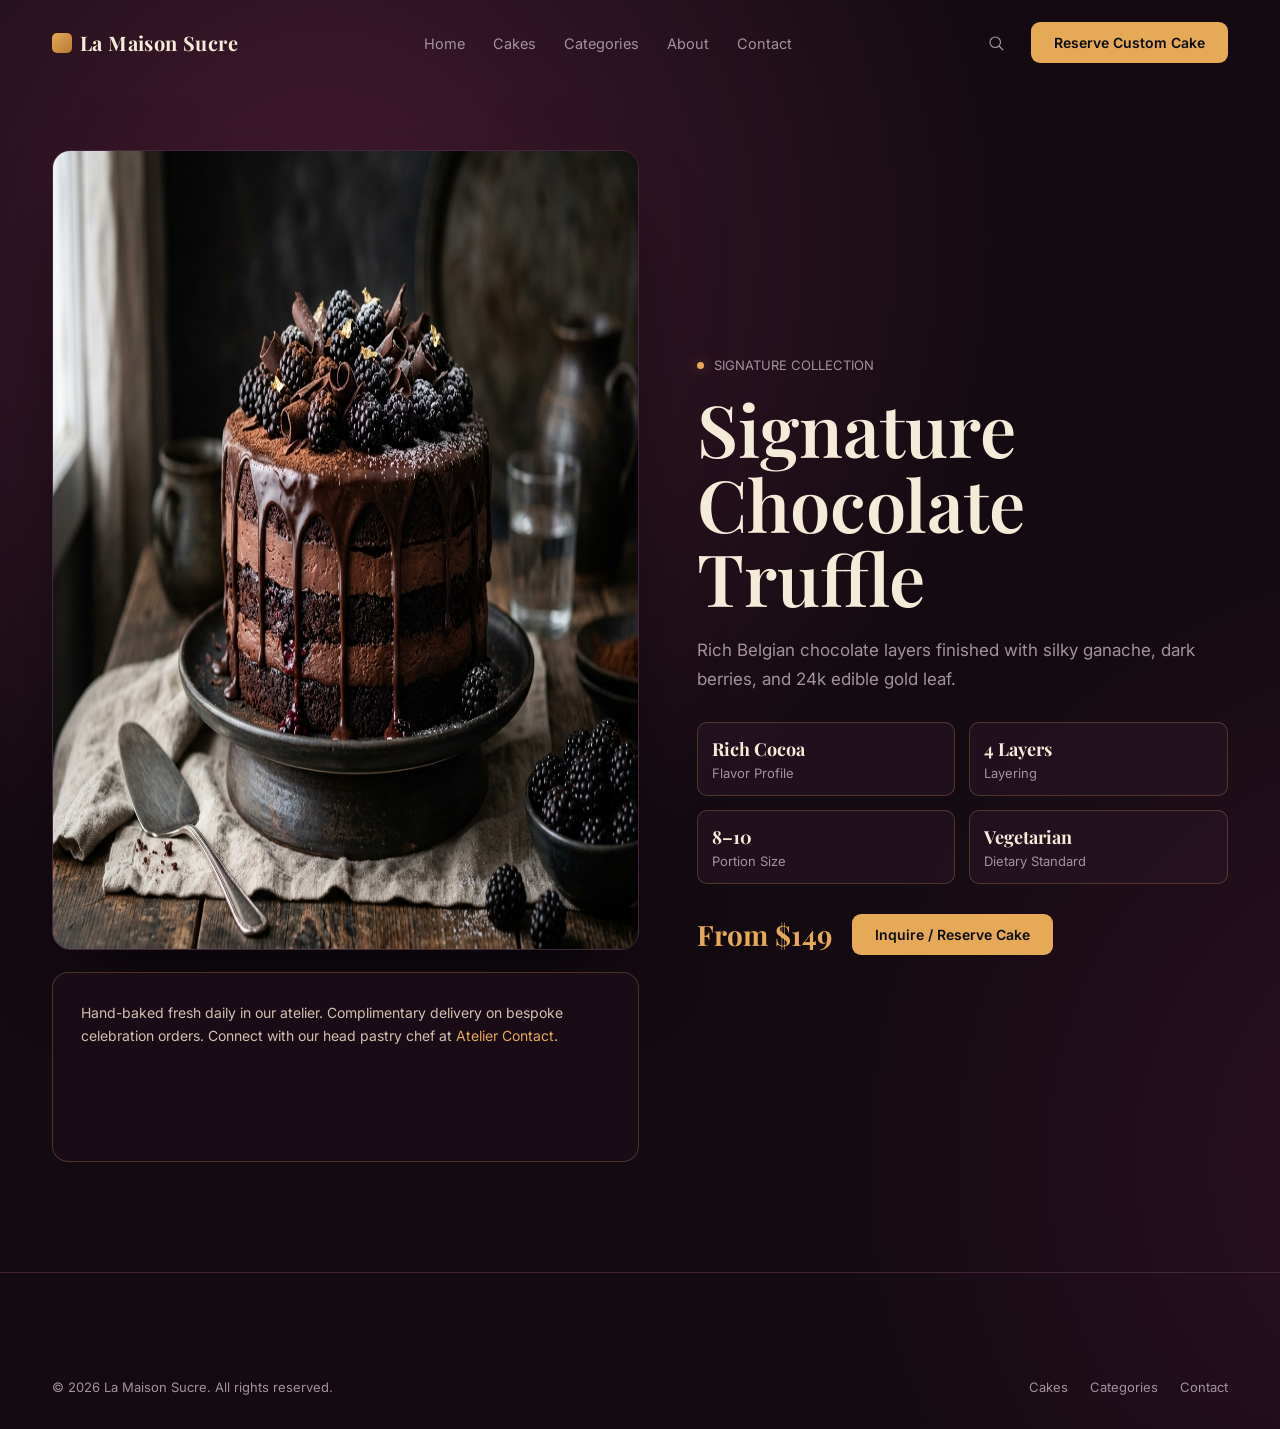
==== commit bde93ecd: "cake site" ====
--- a/Strata-Laptop-Website/product.html
+++ b/Strata-Laptop-Website/product.html
@@ -1,14 +1,91 @@
 <!DOCTYPE html>
 <html lang="en">
 <head>
-<meta charset="UTF-8"><meta name="viewport" content="width=device-width, initial-scale=1.0"><title>Computer Zone Zero - Computer Zone</title>
-<link rel="preconnect" href="https://fonts.googleapis.com"><link href="https://fonts.googleapis.com/css2?family=Space+Grotesk:wght@500;600;700&family=Inter:wght@400;500;600&display=swap" rel="stylesheet"><link rel="stylesheet" href="css/style.css">
+<meta charset="UTF-8"><meta name="viewport" content="width=device-width, initial-scale=1.0"><title>Cake Details — La Maison Sucre</title>
+<link rel="preconnect" href="https://fonts.googleapis.com"><link href="https://fonts.googleapis.com/css2?family=Playfair+Display:ital,wght@0,500;0,600;0,700;1,400&family=Inter:wght@300;400;500;600&display=swap" rel="stylesheet"><link rel="stylesheet" href="css/style.css">
 </head>
 <body>
-<nav class="navbar" id="navbar"><div class="wrap nav-inner"><a href="index.html" class="logo"><span class="logo-mark"></span>Computer Zone</a><ul class="nav-links"><li><a href="index.html">Home</a></li><li><a href="laptops.html">Laptops</a></li><li><a href="categories.html">Categories</a></li><li><a href="about.html">About</a></li><li><a href="contact.html">Contact</a></li></ul><div class="nav-right"><div class="search-wrap"><input type="text" class="search-input" id="searchInput" placeholder="Search laptops..." aria-label="Search laptops"><button class="search-btn" id="searchBtn" aria-label="Search laptops"><svg width="18" height="18" viewBox="0 0 24 24" fill="none"><circle cx="11" cy="11" r="7" stroke="currentColor" stroke-width="1.6"/><path d="M21 21l-4.3-4.3" stroke="currentColor" stroke-width="1.6" stroke-linecap="round"/></svg></button></div><a href="product.html" class="btn btn-primary">Shop Computer Zone Zero</a><button class="menu-toggle" id="menuToggle" aria-label="Open menu"><span></span><span></span><span></span></button></div></div></nav>
-<div class="mobile-panel" id="mobilePanel"><a href="index.html">Home</a><a href="laptops.html">Laptops</a><a href="categories.html">Categories</a><a href="about.html">About</a><a href="contact.html">Contact</a><a href="product.html" class="btn btn-primary">Shop Computer Zone Zero</a></div>
-<main class="page-main"><div class="wrap"><div class="product-detail"><div><img class="product-detail-image" src="assets/laptop-hero.jpg" alt="Computer Zone Zero laptop" width="1200" height="800"><div class="page-panel" style="margin-top:18px;"><p>Free shipping on every order. Talk to our team before you buy at <a href="contact.html" style="color:var(--accent);">Contact</a>.</p></div></div><div><div class="page-kicker"><span class="dot"></span>Now shipping</div><h1 class="page-title">Computer Zone Zero</h1><p class="page-lede">A quiet performance laptop built from a single aluminum unibody, with the power to work hard and the calm to stay focused.</p><ul class="detail-list"><li><b>22h</b>Battery life</li><li><b>2.8K</b>OLED display</li><li><b>1.9kg</b>Unibody design</li><li><b>0dB</b>Fanless core</li></ul><a href="contact.html" class="btn btn-primary" style="margin-top:30px;">Ask about Computer Zone Zero</a></div></div></div></main>
-<footer class="footer"><div class="wrap"><div class="footer-bottom"><span>© 2026 Computer Zone. All rights reserved.</span><div class="footer-legal"><a href="laptops.html">Laptops</a><a href="categories.html">Categories</a><a href="contact.html">Contact</a></div></div></div></footer>
+<nav class="navbar" id="navbar"><div class="wrap nav-inner"><a href="index.html" class="logo"><span class="logo-mark"></span>La Maison Sucre</a><ul class="nav-links"><li><a href="index.html">Home</a></li><li><a href="index.html#laptops-section">Cakes</a></li><li><a href="categories.html">Categories</a></li><li><a href="about.html">About</a></li><li><a href="contact.html">Contact</a></li></ul><div class="nav-right"><div class="search-wrap"><input type="text" class="search-input" id="searchInput" placeholder="Search cakes..." aria-label="Search cakes"><button class="search-btn" id="searchBtn" aria-label="Search cakes"><svg width="18" height="18" viewBox="0 0 24 24" fill="none"><circle cx="11" cy="11" r="7" stroke="currentColor" stroke-width="1.6"/><path d="M21 21l-4.3-4.3" stroke="currentColor" stroke-width="1.6" stroke-linecap="round"/></svg></button></div><a href="contact.html" class="btn btn-primary">Reserve Custom Cake</a><button class="menu-toggle" id="menuToggle" aria-label="Open menu"><span></span><span></span><span></span></button></div></div></nav>
+<div class="mobile-panel" id="mobilePanel"><a href="index.html">Home</a><a href="index.html#laptops-section">Cakes</a><a href="categories.html">Categories</a><a href="about.html">About</a><a href="contact.html">Contact</a><a href="contact.html" class="btn btn-primary">Reserve Custom Cake</a></div>
+<main class="page-main"><div class="wrap"><div class="product-detail"><div><img class="product-detail-image" id="cakeDetailImg" src="assets/cake-truffle.jpg" alt="Signature Chocolate Truffle Cake" width="1200" height="800"><div class="page-panel" style="margin-top:18px; border-color: rgba(229, 169, 88, 0.25); background: rgba(28, 14, 25, 0.85);"><p style="color:#d1c2b0;">Hand-baked fresh daily in our atelier. Complimentary delivery on bespoke celebration orders. Connect with our head pastry chef at <a href="contact.html" style="color:var(--cake-gold);">Atelier Contact</a>.</p></div></div><div><div class="page-kicker"><span class="dot"></span><span id="cakeDetailTag">SIGNATURE COLLECTION</span></div><h1 class="page-title" id="cakeDetailTitle">Signature Chocolate Truffle</h1><p class="page-lede" id="cakeDetailDesc">Rich Belgian chocolate layers finished with silky ganache, dark berries, and 24k edible gold leaf.</p><ul class="detail-list"><li style="border-color:rgba(229,169,88,0.25); background:rgba(45,23,40,0.5);"><b id="cakeDetailFlavor" style="color:#f5ebd9;">Rich Cocoa</b>Flavor Profile</li><li style="border-color:rgba(229,169,88,0.25); background:rgba(45,23,40,0.5);"><b id="cakeDetailLayers" style="color:#f5ebd9;">4 Layers</b>Layering</li><li style="border-color:rgba(229,169,88,0.25); background:rgba(45,23,40,0.5);"><b id="cakeDetailServes" style="color:#f5ebd9;">8–10</b>Portion Size</li><li style="border-color:rgba(229,169,88,0.25); background:rgba(45,23,40,0.5);"><b id="cakeDetailDietary" style="color:#f5ebd9;">Vegetarian</b>Dietary Standard</li></ul><div style="margin-top:30px; display:flex; align-items:center; gap:20px;"><span id="cakeDetailPrice" style="font-family:'Playfair Display',serif; font-size:28px; font-weight:700; color:#e5a958;">From $149</span><a href="contact.html" class="btn btn-primary">Inquire / Reserve Cake</a></div></div></div></div></main>
+<footer class="footer"><div class="wrap"><div class="footer-bottom"><span>© 2026 La Maison Sucre. All rights reserved.</span><div class="footer-legal"><a href="index.html#laptops-section">Cakes</a><a href="categories.html">Categories</a><a href="contact.html">Contact</a></div></div></div></footer>
 <script src="js/site.js"></script>
+<script>
+(function() {
+  const cakes = {
+    truffle: {
+      tag: 'SIGNATURE COLLECTION',
+      title: 'Signature Chocolate Truffle',
+      desc: 'Rich Belgian chocolate layers finished with silky ganache, dark berries, and 24k edible gold leaf.',
+      img: 'assets/cake-truffle.jpg',
+      flavor: 'Rich Cocoa',
+      layers: '4 Layers',
+      serves: '8–10',
+      dietary: 'Vegetarian',
+      price: 'From $149'
+    },
+    raspberry: {
+      tag: 'BESTSELLER',
+      title: 'Raspberry Vanilla Blossom',
+      desc: 'Fluffy Madagascar vanilla sponge layered with house-made fresh raspberry compote and silky cream.',
+      img: 'assets/cake-raspberry.jpg',
+      flavor: 'Vanilla Berry',
+      layers: '3 Layers',
+      serves: '10–12',
+      dietary: 'Vegetarian',
+      price: 'From $169'
+    },
+    velvet: {
+      tag: 'CHEF\'S PICK',
+      title: 'Golden Velvet & Honey',
+      desc: 'Infused with organic wildflower honey, saffron cream, and adorned with delicate 24k edible gold leaf.',
+      img: 'assets/cake-velvet.jpg',
+      flavor: 'Honey Saffron',
+      layers: '4 Layers',
+      serves: '12–14',
+      dietary: 'Organic',
+      price: 'From $189'
+    },
+    matcha: {
+      tag: 'SEASONAL',
+      title: 'Matcha Citrus Bloom',
+      desc: 'Ceremonial Uji matcha sponge paired with vibrant yuzu curd and white chocolate whip.',
+      img: 'assets/cake-matcha.jpg',
+      flavor: 'Matcha Yuzu',
+      layers: '3 Layers',
+      serves: '8–10',
+      dietary: 'Low Sugar',
+      price: 'From $159'
+    },
+    caramel: {
+      tag: 'ARTISANAL',
+      title: 'Salted Caramel Pecan',
+      desc: 'Decadent butterscotch mousse, slow-roasted Georgia pecans, and fleur de sel caramel drizzle.',
+      img: 'assets/cake-caramel.jpg',
+      flavor: 'Salted Caramel',
+      layers: '4 Layers',
+      serves: '10–12',
+      dietary: 'Nut Infused',
+      price: 'From $179'
+    }
+  };
+
+  const param = new URLSearchParams(window.location.search).get('cake')?.toLowerCase();
+  if (param && cakes[param]) {
+    const item = cakes[param];
+    document.getElementById('cakeDetailTag').textContent = item.tag;
+    document.getElementById('cakeDetailTitle').textContent = item.title;
+    document.getElementById('cakeDetailDesc').textContent = item.desc;
+    document.getElementById('cakeDetailImg').src = item.img;
+    document.getElementById('cakeDetailImg').alt = item.title;
+    document.getElementById('cakeDetailFlavor').textContent = item.flavor;
+    document.getElementById('cakeDetailLayers').textContent = item.layers;
+    document.getElementById('cakeDetailServes').textContent = item.serves;
+    document.getElementById('cakeDetailDietary').textContent = item.dietary;
+    document.getElementById('cakeDetailPrice').textContent = item.price;
+    document.title = item.title + ' — La Maison Sucre';
+  }
+})();
+</script>
 </body>
 </html>
--- a/Strata-Laptop-Website/css/style.css
+++ b/Strata-Laptop-Website/css/style.css
@@ -1,14 +1,18 @@
 :root{
-    --bg:#170d18;
-    --surface:#211321;
-    --surface-2:#2d182b;
+    --bg:#140b12;
+    --surface:#1e101b;
+    --surface-2:#2b1627;
     --line:#43263e;
-    --text:#eef0f4;
-    --muted:#8992a3;
-    --accent:#ff79b8;
-    --accent-dim:#a83d78;
-    --accent-soft:rgba(255,121,184,0.16);
-    --font-display:'Space Grotesk', sans-serif;
+    --text:#f5ebd9;
+    --muted:#a3929e;
+    --accent:#e5a958;
+    --accent-dim:#b87b32;
+    --accent-soft:rgba(229,169,88,0.18);
+    --cake-gold:#e5a958;
+    --cake-gold-dim:#b87b32;
+    --cake-gold-soft:rgba(229,169,88,0.22);
+    --cake-cream:#f5ebd9;
+    --font-display:'Playfair Display', Georgia, serif;
     --font-body:'Inter', sans-serif;
 
     --cat-gaming:#7c6cff;
@@ -69,7 +73,7 @@
     background:linear-gradient(135deg,var(--accent),var(--accent-dim));
     display:inline-block;
   }
-  .nav-links{display:flex;align-items:center;gap:36px;list-style:none;margin:0;padding:0;}
+  .nav-links{display:flex;align-items:center;gap:28px;list-style:none;margin:0;padding:0;}
   .nav-links a{
     font-size:14.5px;color:var(--muted);
     position:relative;padding:4px 0;
@@ -136,18 +140,18 @@
     overflow:hidden;
     isolation:isolate;
     background:
-      linear-gradient(180deg, rgba(5,9,17,.18) 0%, rgba(7,10,19,.48) 62%, rgba(5,7,13,.96) 100%),
-      radial-gradient(ellipse 60% 55% at 63% 48%, rgba(108,34,126,.34), transparent 72%),
-      linear-gradient(116deg, #0b111c 0%, #111322 46%, #080c16 100%);
+      linear-gradient(180deg, rgba(20,11,18,.25) 0%, rgba(25,12,22,.55) 62%, rgba(15,8,14,.96) 100%),
+      radial-gradient(ellipse 60% 55% at 63% 48%, rgba(184,123,50,.28), transparent 72%),
+      linear-gradient(116deg, #140b12 0%, #1c0e1a 46%, #0e070c 100%);
   }
   .hero::before{
     content:'';
     position:absolute;inset:0;z-index:0;pointer-events:none;
     background:
-      linear-gradient(180deg, transparent 67%, rgba(8,8,17,.72) 77%, rgba(4,6,12,.98) 100%),
-      linear-gradient(166deg, transparent 0 62%, rgba(17,12,29,.86) 63%, rgba(6,8,15,.95) 71%, transparent 72%),
-      radial-gradient(ellipse 42% 18% at 62% 86%, rgba(196,47,168,.19), transparent 72%),
-      linear-gradient(180deg, transparent 78%, rgba(184,63,180,.10) 88%, transparent 100%);
+      linear-gradient(180deg, transparent 67%, rgba(18,9,16,.72) 77%, rgba(10,5,9,.98) 100%),
+      linear-gradient(166deg, transparent 0 62%, rgba(32,16,28,.86) 63%, rgba(12,6,11,.95) 71%, transparent 72%),
+      radial-gradient(ellipse 42% 18% at 62% 86%, rgba(229,169,88,.19), transparent 72%),
+      linear-gradient(180deg, transparent 78%, rgba(184,123,50,.10) 88%, transparent 100%);
     mix-blend-mode:screen;
     opacity:.9;
   }
@@ -155,13 +159,13 @@
     content:'';
     position:absolute;z-index:0;pointer-events:none;
     width:144%;height:116%;left:19%;top:-66%;
-    border:1px solid rgba(210,117,255,.7);
+    border:1px solid rgba(229,169,88,.45);
     border-radius:50%;
     transform:rotate(-11deg);
     box-shadow:
-      0 0 4px rgba(255,152,241,.64),
-      0 0 20px rgba(205,70,231,.38),
-      0 0 58px rgba(132,45,180,.24);
+      0 0 4px rgba(229,169,88,.44),
+      0 0 20px rgba(184,123,50,.28),
+      0 0 58px rgba(120,50,80,.20);
     opacity:.78;
   }
   .hero-grid{
@@ -173,15 +177,16 @@
     display:flex;align-items:center;gap:10px;margin-bottom:22px;
     opacity:0;animation:reveal .7s cubic-bezier(.2,.8,.2,1) .75s forwards;
   }
-  .eyebrow-line .dot{width:7px;height:7px;border-radius:50%;background:var(--accent);box-shadow:0 0 12px 2px var(--accent-soft);}
+  .eyebrow-line .dot{width:7px;height:7px;border-radius:50%;background:var(--cake-gold);box-shadow:0 0 12px 2px var(--cake-gold-soft);}
   .eyebrow-line span{font-size:13.5px;color:var(--muted);}
 
   .hero-heading{
     font-family:var(--font-display);
     font-weight:600;
-    font-size:clamp(38px, 5.4vw, 68px);
-    line-height:1.06;
-    letter-spacing:-0.015em;
+    font-size:clamp(42px, 5.6vw, 72px);
+    line-height:1.05;
+    letter-spacing:-0.01em;
+    color:var(--cake-cream);
     margin:0 0 24px 0;
   }
   .hero-heading .line{overflow:hidden;display:block;}
@@ -193,7 +198,7 @@
   .hero-heading .line:nth-child(2) span{animation-delay:.98s;}
 
   .hero-desc{
-    font-size:17px;line-height:1.65;color:var(--muted);max-width:460px;margin:0 0 34px 0;
+    font-size:17.5px;line-height:1.7;color:var(--muted);max-width:480px;margin:0 0 36px 0;
     opacity:0;animation:reveal .7s cubic-bezier(.2,.8,.2,1) 1.25s forwards;
   }
   .hero-ctas{
@@ -201,35 +206,35 @@
     opacity:0;animation:reveal .7s cubic-bezier(.2,.8,.2,1) 1.42s forwards;
   }
 
-  /* ---------- HERO VISUAL / LAPTOP ---------- */
+  /* ---------- HERO VISUAL / 3D CAKE STAGE ---------- */
   .hero-visual{
     position:relative;height:520px;
     display:flex;align-items:center;justify-content:center;
   }
-  .dummy-laptop-image{
-    position:absolute;z-index:1;width:290px;aspect-ratio:4/3;object-fit:cover;
-    right:2%;bottom:4%;border:1px solid rgba(255,121,184,0.45);border-radius:18px;
-    opacity:.34;filter:saturate(1.15) contrast(1.05);transform:rotate(5deg);
-    box-shadow:0 28px 70px -28px rgba(255,62,157,0.72);
+  .hero-photo-image{
+    position:absolute;z-index:1;width:280px;aspect-ratio:4/3;object-fit:cover;
+    right:2%;bottom:6%;border:1px solid rgba(229,169,88,0.4);border-radius:20px;
+    opacity:.38;filter:saturate(1.1) brightness(0.92);transform:rotate(4deg);
+    box-shadow:0 24px 60px -24px rgba(184,123,50,0.6);
     animation:photoFloat 7s ease-in-out infinite;
   }
   .blob{
     position:absolute;border-radius:50%;filter:blur(70px);
-    opacity:.35;pointer-events:none;
+    opacity:.32;pointer-events:none;
   }
   .blob-1{
-    width:420px;height:420px;background:radial-gradient(circle, var(--accent-dim), transparent 70%);
+    width:440px;height:440px;background:radial-gradient(circle, rgba(229,169,88,0.25), transparent 70%);
     top:-40px;right:-60px;
     animation:drift1 14s ease-in-out infinite;
   }
   .blob-2{
-    width:320px;height:320px;background:radial-gradient(circle, #2b3a55, transparent 70%);
+    width:340px;height:340px;background:radial-gradient(circle, rgba(120,40,90,0.35), transparent 70%);
     bottom:-40px;left:-20px;
     animation:drift2 18s ease-in-out infinite;
   }
   .cursor-glow{
-    position:absolute;top:0;left:0;width:260px;height:260px;
-    background:radial-gradient(circle, rgba(110,155,255,0.18), transparent 65%);
+    position:absolute;top:0;left:0;width:280px;height:280px;
+    background:radial-gradient(circle, rgba(229,169,88,0.2), transparent 65%);
     border-radius:50%;pointer-events:none;
     transform:translate(-1000px,-1000px);
     transition:transform .12s ease-out;
@@ -237,74 +242,134 @@
   }
   #particles{position:absolute;inset:0;z-index:1;pointer-events:none;}
 
-  .laptop-stage{
+  .laptop-stage, .cake-stage{
     position:relative;z-index:2;width:100%;max-width:460px;
     perspective:1400px;
     opacity:0;
     transform:translateY(40px) scale(.92);
     animation:laptopEnter 1s cubic-bezier(.16,.9,.3,1) 1.1s forwards;
   }
-  .laptop{
+  .laptop, .cake{
     position:relative;transform-style:preserve-3d;
     transform:rotateX(var(--rx, -8deg)) rotateY(calc(var(--ry, 10deg) + var(--spin, 0deg)));
     transition:transform .35s cubic-bezier(.2,.8,.2,1);
     animation:laptopFloat 6s ease-in-out infinite;
     animation-delay:2.1s;
     cursor:pointer;
-  }
-  .laptop-screen{
-    width:100%;aspect-ratio:16/10.4;
-    background:linear-gradient(155deg,#1c222c,#11151c);
-    border:1px solid #2a3140;border-bottom:none;
-    border-radius:14px 14px 4px 4px;
-    padding:14px;position:relative;
-    box-shadow:0 40px 80px -30px rgba(0,0,0,0.7);
-  }
-  .screen-glow{
-    position:absolute;inset:14px;border-radius:6px;
-    background:radial-gradient(120% 100% at 20% 0%, rgba(110,155,255,0.16), transparent 55%);
+    width:320px;height:340px;margin:0 auto;
+    display:flex;flex-direction:column;align-items:center;justify-content:center;
+  }
+
+  /* Cake Pedestal / Stand */
+  .cake-pedestal{
+    position:absolute;bottom:12px;width:260px;height:40px;
+    transform-style:preserve-3d;z-index:1;
+    display:flex;flex-direction:column;align-items:center;
+  }
+  .pedestal-plate{
+    width:260px;height:24px;border-radius:50%;
+    background:linear-gradient(135deg, #f7d488, #b87b32 60%, #4a2d0d);
+    box-shadow:0 12px 28px rgba(0,0,0,0.7), inset 0 2px 5px rgba(255,245,220,0.6);
+    border:1px solid rgba(255,224,150,0.7);
+  }
+  .pedestal-stem{
+    width:420px;max-width:44px;height:20px;margin-top:-6px;
+    background:linear-gradient(90deg, #5c3813, #d4af37, #402409);
+    border-radius:4px;box-shadow:inset 0 1px 2px rgba(255,255,255,0.3);
+  }
+  .pedestal-base{
+    width:144px;height:12px;border-radius:50%;margin-top:-4px;
+    background:linear-gradient(180deg, #b87b32, #2b1706);
+    box-shadow:0 14px 28px rgba(0,0,0,0.85);
+  }
+
+  /* Cake Body & 3D Cylinder Layers */
+  .cake-body{
+    position:relative;width:220px;height:220px;
+    transform-style:preserve-3d;z-index:2;margin-bottom:30px;
+  }
+  .cake-shadow{
+    position:absolute;bottom:-12px;width:260px;height:42px;border-radius:50%;
+    background:radial-gradient(ellipse at center, rgba(0,0,0,0.82) 0%, transparent 70%);
+    transform:rotateX(75deg) translateY(60px);
     pointer-events:none;
   }
-  .screen-ui{
-    height:100%;border-radius:6px;overflow:hidden;
-    background:linear-gradient(180deg,#0e1218,#0a0d12);
-    border:1px solid #232a35;padding:14px;
-    display:flex;flex-direction:column;gap:10px;
-  }
-  .ui-topbar{display:flex;gap:6px;}
-  .ui-topbar span{width:7px;height:7px;border-radius:50%;background:#2c3542;}
-  .ui-row{height:8px;border-radius:4px;background:#1c222c;}
-  .ui-row.wide{width:65%;background:linear-gradient(90deg,var(--accent-dim),transparent);}
-  .ui-row:not(.wide){width:40%;}
-  .ui-grid{display:grid;grid-template-columns:repeat(3,1fr);gap:8px;margin-top:auto;}
-  .ui-card{aspect-ratio:1;border-radius:5px;background:#161c25;border:1px solid #232a35;}
-  .ui-card:nth-child(2){background:linear-gradient(140deg, rgba(110,155,255,0.25), #161c25);}
-
-  .laptop-base{
-    width:106%;margin-left:-3%;height:16px;
-    background:linear-gradient(180deg,#20262f,#10131a);
-    clip-path:polygon(2% 0, 98% 0, 100% 100%, 0% 100%);
-    position:relative;border-radius:0 0 10px 10px;
-    box-shadow:0 30px 40px -20px rgba(0,0,0,0.6);
-  }
-  .laptop-trackpad{
-    position:absolute;left:50%;top:2px;transform:translateX(-50%);
-    width:70px;height:5px;border-radius:3px;background:#2a313d;
-  }
-
+
+  /* Cake Top & Chocolate Glaze */
+  .cake-top{
+    position:absolute;top:0;left:0;width:220px;height:80px;
+    border-radius:50%;z-index:4;
+    background:radial-gradient(ellipse at 35% 35%, #5a2e12, #261105 70%, #120602 100%);
+    border:1.5px solid rgba(229,169,88,0.55);
+    box-shadow:inset 0 5px 14px rgba(255,255,255,0.22), 0 6px 24px rgba(0,0,0,0.65);
+    transform-style:preserve-3d;
+  }
+  .cake-top-surface{
+    position:absolute;inset:4px;border-radius:50%;
+    background:radial-gradient(circle at 40% 30%, #6e3a17, #1e0d04);
+  }
+
+  /* Glossy Chocolate Drips */
+  .drip{
+    position:absolute;background:linear-gradient(180deg, #5a2e12 0%, #261105 70%, #120602 100%);
+    border-radius:0 0 10px 10px;z-index:5;box-shadow:2px 4px 8px rgba(0,0,0,0.6);
+  }
+  .drip-1{left:15px;top:40px;width:14px;height:38px;border-radius:0 0 8px 8px;}
+  .drip-2{left:55px;top:44px;width:18px;height:52px;border-radius:0 0 10px 10px;}
+  .drip-3{left:110px;top:48px;width:16px;height:44px;border-radius:0 0 9px 9px;}
+  .drip-4{left:155px;top:42px;width:20px;height:56px;border-radius:0 0 12px 12px;}
+  .drip-5{right:20px;top:38px;width:12px;height:32px;border-radius:0 0 6px 6px;}
+
+  /* Toppings: Fresh Berries & Edible Gold Leaf */
+  .cake-topping{position:absolute;border-radius:50%;z-index:6;transform-style:preserve-3d;}
+  .berry{background:radial-gradient(circle at 35% 30%, #f43f5e, #9f1239 70%, #4c0519);}
+  .berry-1{width:24px;height:24px;top:15px;left:45px;box-shadow:0 4px 10px rgba(0,0,0,0.65);}
+  .berry-2{width:20px;height:20px;top:25px;left:75px;background:radial-gradient(circle at 35% 30%, #3b82f6, #1e3a8a);}
+  .berry-3{width:22px;height:22px;top:12px;left:105px;box-shadow:0 4px 10px rgba(0,0,0,0.65);}
+  .macaron-1{
+    width:32px;height:20px;border-radius:12px;top:20px;left:135px;
+    background:linear-gradient(180deg, #d97706 40%, #fff 40% 60%, #d97706 60%);
+    box-shadow:0 4px 12px rgba(0,0,0,0.55);transform:rotate(15deg);
+  }
+  .leaf-gold{
+    width:18px;height:18px;top:32px;left:90px;border-radius:30% 70% 70% 30%;
+    background:linear-gradient(135deg, #fff0aa, #e5a958, #996515);
+    box-shadow:0 0 12px rgba(229,169,88,0.85);
+    animation:goldShimmer 3s ease-in-out infinite alternate;
+  }
+  @keyframes goldShimmer{0%{box-shadow:0 0 8px rgba(229,169,88,0.6);}100%{box-shadow:0 0 18px rgba(255,224,150,0.95);}}
+
+  /* Cake Layers (Sponge & Cream Filling) */
+  .cake-layer{
+    position:absolute;width:220px;height:70px;
+    border-radius:50%;
+    background:linear-gradient(180deg, #44240e 0%, #291407 100%);
+    border:1px solid rgba(229,169,88,0.35);
+    box-shadow:inset 0 -8px 14px rgba(0,0,0,0.75);
+  }
+  .layer-top{top:30px;z-index:3;}
+  .filling-middle{
+    position:absolute;top:75px;left:2px;width:216px;height:30px;
+    border-radius:50%;z-index:2;
+    background:linear-gradient(180deg, #fce8c3, #e5ba73);
+    box-shadow:0 0 14px rgba(229,169,88,0.5);
+  }
+  .layer-bottom{top:95px;z-index:1;}
+
+  /* Artisan Patisserie Seals / Badges */
   .badge{
-    position:absolute;background:rgba(17,21,28,0.85);
-    border:1px solid var(--line);backdrop-filter:blur(10px);
-    padding:8px 14px;border-radius:100px;font-size:12.5px;color:var(--text);
-    box-shadow:0 12px 30px -12px rgba(0,0,0,0.6);
-    display:flex;align-items:center;gap:7px;
+    position:absolute;background:rgba(28,14,25,0.82);
+    border:1px solid rgba(229,169,88,0.42);backdrop-filter:blur(12px);
+    padding:9px 16px;border-radius:100px;font-size:13px;font-weight:500;color:var(--cake-cream);
+    box-shadow:0 14px 32px -10px rgba(0,0,0,0.7), inset 0 1px 2px rgba(255,235,205,0.2);
+    display:flex;align-items:center;gap:8px;
     animation:badgeFloat 5s ease-in-out infinite;
     opacity:0;
   }
-  .badge::before{content:'';width:6px;height:6px;border-radius:50%;background:var(--accent);}
-  .badge-1{top:6%;left:-6%;animation-delay:.4s,2.3s;}
-  .badge-2{bottom:20%;right:-10%;animation-delay:1.1s,2.5s;}
-  .badge-3{bottom:-4%;left:14%;animation-delay:.7s,2.7s;}
+  .badge::before{content:'';width:7px;height:7px;border-radius:50%;background:var(--cake-gold);box-shadow:0 0 8px var(--cake-gold);}
+  .badge-1{top:8%;left:-4%;animation-delay:.4s,2.3s;}
+  .badge-2{top:48%;right:-8%;animation-delay:1.1s,2.5s;}
+  .badge-3{bottom:-2%;left:12%;animation-delay:.7s,2.7s;}
   .badge-1{animation-name:badgeFloat, badgeIn;}
   .badge-2{animation-name:badgeFloat, badgeIn;}
   .badge-3{animation-name:badgeFloat, badgeIn;}
@@ -396,68 +461,52 @@
 
   .product-card{
     position:relative;flex:0 0 320px;scroll-snap-align:start;
-    background:var(--surface);border:1px solid var(--line);border-radius:16px;
+    background:rgba(28,14,25,0.85);border:1px solid rgba(229,169,88,0.3);border-radius:16px;
     padding:22px;overflow:hidden;perspective:900px;
-    transition:border-color .3s ease, box-shadow .3s ease;
-  }
-  .product-card:hover{border-color:var(--accent-dim);box-shadow:0 26px 50px -22px rgba(0,0,0,0.55);}
+    transition:border-color .3s ease, box-shadow .3s ease, transform .3s ease;
+    backdrop-filter:blur(10px);
+  }
+  .product-card:hover{border-color:rgba(229,169,88,0.65);box-shadow:0 26px 50px -22px rgba(229,169,88,0.25);}
   .product-card .card-inner{transition:transform .25s cubic-bezier(.2,.8,.2,1);transform-style:preserve-3d;}
   .card-glow{
     position:absolute;inset:0;pointer-events:none;opacity:0;
-    background:radial-gradient(240px circle at var(--gx,50%) var(--gy,50%), rgba(110,155,255,0.14), transparent 60%);
+    background:radial-gradient(240px circle at var(--gx,50%) var(--gy,50%), rgba(229,169,88,0.18), transparent 60%);
     transition:opacity .3s ease;
   }
   .product-card:hover .card-glow{opacity:1;}
 
   .device-stage{
-    height:160px;display:flex;align-items:center;justify-content:center;
+    height:170px;display:flex;align-items:center;justify-content:center;
     margin-bottom:18px;position:relative;
   }
   .product-image{
-    width:100%;height:150px;object-fit:cover;border-radius:10px;
-    border:1px solid #2a3140;box-shadow:0 26px 40px -18px rgba(0,0,0,0.65);
-    transform:rotateX(-3deg) rotateY(4deg);transition:transform .5s cubic-bezier(.2,.8,.2,1), filter .5s ease;
-    filter:saturate(.85) contrast(1.05);
-  }
-  .product-card:hover .product-image{transform:rotateX(0deg) rotateY(0deg) scale(1.04);filter:saturate(1) contrast(1.05);}
-  .mini-laptop{transform:rotateX(-8deg) rotateY(14deg) scale(0.92);transition:transform .5s cubic-bezier(.2,.8,.2,1);}
-  .product-card:hover .mini-laptop{transform:rotateX(-6deg) rotateY(0deg) scale(1.04);}
-  .mini-screen{
-    width:180px;aspect-ratio:16/10.5;border-radius:9px 9px 2px 2px;
-    background:linear-gradient(155deg,#1c222c,#11151c);border:1px solid #2a3140;
-    padding:8px;box-shadow:0 26px 40px -18px rgba(0,0,0,0.65);
-  }
-  .mini-screen-face{
-    height:100%;border-radius:4px;background:linear-gradient(180deg,#0e1218,#0a0d12);
-    border:1px solid #232a35;display:flex;flex-direction:column;justify-content:center;align-items:center;gap:6px;
-  }
-  .mini-screen-face .accent-bar{width:44%;height:5px;border-radius:3px;background:var(--card-accent, var(--accent));}
-  .mini-screen-face .grey-bar{width:60%;height:4px;border-radius:3px;background:#1e252f;}
-  .mini-base{
-    width:192%;margin-left:-6%;height:9px;
-    background:linear-gradient(180deg,#20262f,#10131a);
-    clip-path:polygon(3% 0,97% 0,100% 100%,0 100%);border-radius:0 0 7px 7px;
-  }
+    width:100%;height:160px;object-fit:cover;border-radius:12px;
+    border:1px solid rgba(229,169,88,0.35);box-shadow:0 20px 40px -16px rgba(0,0,0,0.8);
+    transform:rotateX(-2deg) rotateY(3deg);transition:transform .5s cubic-bezier(.2,.8,.2,1), filter .5s ease;
+    filter:saturate(.95) contrast(1.05);
+  }
+  .product-card:hover .product-image{transform:rotateX(0deg) rotateY(0deg) scale(1.05);filter:saturate(1.1) contrast(1.05);}
 
   .card-tag{
-    position:absolute;top:22px;right:22px;font-size:11.5px;color:var(--card-accent, var(--accent));
-    background:rgba(255,255,255,0.04);border:1px solid var(--line);padding:4px 10px;border-radius:100px;
-  }
-  .product-name{font-family:var(--font-display);font-weight:600;font-size:19px;margin:0 0 3px 0;}
-  .product-tagline{font-size:13.5px;color:var(--muted);margin:0 0 18px 0;}
+    position:absolute;top:22px;right:22px;font-size:11px;font-weight:600;letter-spacing:0.06em;color:var(--card-accent, var(--cake-gold));
+    background:rgba(229,169,88,0.12);border:1px solid rgba(229,169,88,0.35);padding:4px 10px;border-radius:100px;
+  }
+  .product-name{font-family:var(--font-display);font-weight:600;font-size:20px;color:var(--cake-cream);margin:0 0 4px 0;}
+  .product-tagline{font-size:13px;color:var(--muted);margin:0 0 18px 0;line-height:1.4;}
   .spec-grid{
     display:grid;grid-template-columns:1fr 1fr;gap:9px 14px;
-    padding:16px 0;border-top:1px solid var(--line);border-bottom:1px solid var(--line);margin-bottom:18px;
-  }
-  .spec-item{font-size:12.5px;color:var(--muted);display:flex;flex-direction:column;gap:2px;}
-  .spec-item b{color:var(--text);font-weight:500;font-size:13.5px;}
+    padding:14px 0;border-top:1px solid rgba(229,169,88,0.2);border-bottom:1px solid rgba(229,169,88,0.2);margin-bottom:18px;
+  }
+  .spec-item{font-size:12px;color:var(--muted);display:flex;flex-direction:column;gap:2px;}
+  .spec-item b{color:var(--text);font-weight:500;font-size:13.5px;font-family:var(--font-body);}
   .card-footer{display:flex;align-items:center;justify-content:space-between;}
-  .price{font-family:var(--font-display);font-weight:600;font-size:20px;}
-  .price sup{font-size:12px;color:var(--muted);font-weight:400;margin-left:3px;}
+  .price{font-family:var(--font-display);font-weight:600;font-size:20px;color:var(--cake-gold);}
   .explore-link{
     display:inline-flex;align-items:center;gap:6px;font-size:13.5px;font-weight:500;color:var(--text);
+    transition:color .25s ease;
   }
   .explore-link .arrow{transition:transform .25s cubic-bezier(.2,.8,.2,1);}
+  .product-card:hover .explore-link{color:var(--cake-gold);}
   .product-card:hover .explore-link .arrow{transform:translateX(5px);}
 
   /* ---- Categories (bento grid) ---- */
@@ -466,28 +515,32 @@
     display:grid;grid-template-columns:repeat(4,1fr);grid-template-rows:220px 220px;gap:18px;
   }
   .category-card{
-    position:relative;border-radius:16px;overflow:hidden;border:1px solid var(--line);
+    position:relative;border-radius:16px;overflow:hidden;border:1px solid rgba(229,169,88,0.25);
     padding:26px;display:flex;flex-direction:column;justify-content:flex-end;
-    background:var(--surface);
-  }
+    background:rgba(20,11,18,0.9);
+    transition:border-color .35s ease, box-shadow .35s ease;
+  }
+  .category-card:hover{border-color:rgba(229,169,88,0.55);box-shadow:0 20px 40px -15px rgba(0,0,0,0.75);}
   .category-card .cat-image{
     position:absolute;inset:0;width:100%;height:100%;object-fit:cover;
-    opacity:.2;filter:saturate(.8) contrast(1.05);z-index:0;
+    opacity:.35;filter:saturate(.9) contrast(1.05);z-index:0;
     transition:opacity .35s ease, transform .6s cubic-bezier(.2,.8,.2,1);
   }
-  .category-card:hover .cat-image{opacity:.3;transform:scale(1.06);}
+  .category-card:hover .cat-image{opacity:.48;transform:scale(1.06);}
   .category-card .cat-wash{
-    position:absolute;inset:0;background:radial-gradient(120% 100% at 100% 0%, var(--cc,var(--accent)) 0%, transparent 55%);
-    opacity:0.28;transition:opacity .35s ease, transform .6s cubic-bezier(.2,.8,.2,1);
-  }
-  .category-card:hover .cat-wash{opacity:0.42;transform:scale(1.06);}
-  .cat-count{position:relative;font-size:12.5px;color:var(--muted);margin-bottom:6px;z-index:1;}
-  .cat-name{position:relative;font-family:var(--font-display);font-weight:600;font-size:24px;z-index:1;}
+    position:absolute;inset:0;background:radial-gradient(120% 100% at 100% 0%, var(--cc,var(--cake-gold)) 0%, transparent 60%);
+    opacity:0.32;transition:opacity .35s ease, transform .6s cubic-bezier(.2,.8,.2,1);
+  }
+  .category-card:hover .cat-wash{opacity:0.48;transform:scale(1.06);}
+  .cat-count{position:relative;font-size:12.5px;color:var(--cake-gold);margin-bottom:4px;z-index:1;font-weight:500;}
+  .cat-name{position:relative;font-family:var(--font-display);font-weight:600;font-size:22px;color:var(--cake-cream);z-index:1;line-height:1.2;}
   .cat-glyph{
-    position:absolute;top:22px;right:22px;width:34px;height:34px;border-radius:9px;
-    background:rgba(255,255,255,0.06);border:1px solid rgba(255,255,255,0.08);
-    display:flex;align-items:center;justify-content:center;color:var(--cc,var(--accent));z-index:1;
-  }
+    position:absolute;top:22px;right:22px;width:36px;height:36px;border-radius:10px;
+    background:rgba(28,14,25,0.7);border:1px solid rgba(229,169,88,0.35);backdrop-filter:blur(8px);
+    display:flex;align-items:center;justify-content:center;color:var(--cc,var(--cake-gold));z-index:1;
+    transition:transform .3s ease, border-color .3s ease;
+  }
+  .category-card:hover .cat-glyph{transform:scale(1.1);border-color:var(--cake-gold);}
   .category-card.large{grid-column:span 2;grid-row:span 2;}
   .category-card.tall{grid-row:span 2;}
   @media (max-width:1024px){
@@ -498,7 +551,7 @@
   @media (max-width:640px){
     .category-grid{grid-template-columns:1fr;grid-template-rows:none;}
     .category-card.large,.category-card.tall{grid-column:span 1;}
-    .category-card{height:170px;}
+    .category-card{height:180px;}
   }
 
   /* ---- Performance counters ---- */
@@ -551,37 +604,92 @@
     opacity:var(--sc-opacity,0);
     transition:opacity .3s ease;
   }
-  .sc-screen{
-    width:100%;aspect-ratio:16/10.2;border-radius:14px 14px 4px 4px;
-    background:linear-gradient(155deg,#1c222c,#11151c);border:1px solid #2a3140;padding:16px;
-    box-shadow:0 50px 90px -30px rgba(0,0,0,0.75);
-  }
-  .sc-face{
-    height:100%;border-radius:6px;background:linear-gradient(180deg,#0e1218,#0a0d12);
-    border:1px solid #232a35;position:relative;overflow:hidden;
-    display:flex;flex-direction:column;gap:12px;padding:16px;
-  }
-  .sc-active-glow{
-    position:absolute;inset:0;background:radial-gradient(120% 100% at 20% 0%, rgba(110,155,255,0.22), transparent 55%);
-    opacity:var(--sc-screen-on,0);transition:opacity .4s ease;
-  }
-  .sc-topbar{display:flex;gap:6px;opacity:var(--sc-screen-on,0);transition:opacity .3s ease;}
-  .sc-topbar span{width:7px;height:7px;border-radius:50%;background:#2c3542;}
-  .sc-line{height:9px;border-radius:4px;background:#1c222c;opacity:var(--sc-screen-on,0);transition:opacity .4s ease .05s;}
-  .sc-line.w1{width:55%;background:linear-gradient(90deg,var(--accent-dim),transparent);}
-  .sc-line.w2{width:35%;}
-  .sc-graph{
-    margin-top:auto;height:64px;border-radius:6px;border:1px solid #232a35;
-    background:#141a22;position:relative;overflow:hidden;opacity:var(--sc-screen-on,0);transition:opacity .4s ease .1s;
-  }
-  .sc-graph::after{
-    content:'';position:absolute;left:0;right:0;bottom:0;height:60%;
-    background:linear-gradient(180deg, rgba(110,155,255,0.35), transparent);
-    clip-path:polygon(0 70%,15% 40%,30% 55%,45% 20%,60% 45%,75% 15%,90% 35%,100% 10%,100% 100%,0 100%);
-  }
-  .sc-base{
-    width:106%;margin-left:-3%;height:16px;background:linear-gradient(180deg,#20262f,#10131a);
-    clip-path:polygon(2% 0,98% 0,100% 100%,0 100%);border-radius:0 0 10px 10px;
+  .cake-3d-stage{
+    position:relative;width:100%;aspect-ratio:1/1;max-width:520px;margin:0 auto;
+    transform-style:preserve-3d;display:flex;align-items:center;justify-content:center;
+  }
+  .cake-tier{
+    position:absolute;inset:0;margin:auto;width:95%;height:95%;
+    transform-style:preserve-3d;transition:transform 0.12s ease-out;
+  }
+  .tier-img-wrap{
+    position:relative;width:100%;height:100%;border-radius:0;overflow:visible;
+    box-shadow:none;border:none;background:transparent;
+  }
+  .cake-tier-img{
+    width:100%;height:100%;object-fit:contain;display:block;
+    filter:drop-shadow(0 20px 35px rgba(0,0,0,0.92)) contrast(1.06) saturate(1.15) brightness(0.98);
+  }
+
+  /* Soft linear/radial masks to slice the photorealistic cake into freestanding tiers without any rectangular container frame */
+  .crown-img{
+    -webkit-mask-image:linear-gradient(180deg, rgba(0,0,0,1) 0%, rgba(0,0,0,1) 32%, rgba(0,0,0,0) 42%);
+    mask-image:linear-gradient(180deg, rgba(0,0,0,1) 0%, rgba(0,0,0,1) 32%, rgba(0,0,0,0) 42%);
+  }
+  .mousse-img{
+    -webkit-mask-image:linear-gradient(180deg, rgba(0,0,0,0) 22%, rgba(0,0,0,1) 32%, rgba(0,0,0,1) 52%, rgba(0,0,0,0) 62%);
+    mask-image:linear-gradient(180deg, rgba(0,0,0,0) 22%, rgba(0,0,0,1) 32%, rgba(0,0,0,1) 52%, rgba(0,0,0,0) 62%);
+  }
+  .compote-img{
+    -webkit-mask-image:linear-gradient(180deg, rgba(0,0,0,0) 45%, rgba(0,0,0,1) 55%, rgba(0,0,0,1) 74%, rgba(0,0,0,0) 84%);
+    mask-image:linear-gradient(180deg, rgba(0,0,0,0) 45%, rgba(0,0,0,1) 55%, rgba(0,0,0,1) 74%, rgba(0,0,0,0) 84%);
+  }
+  .sponge-img{
+    -webkit-mask-image:linear-gradient(180deg, rgba(0,0,0,0) 68%, rgba(0,0,0,1) 78%, rgba(0,0,0,1) 100%);
+    mask-image:linear-gradient(180deg, rgba(0,0,0,0) 68%, rgba(0,0,0,1) 78%, rgba(0,0,0,1) 100%);
+  }
+
+  /* Vertical 3D layer separations driven by --sc-screen-on and --sc-specs */
+  .tier-crown{
+    transform:translateY(calc(var(--sc-screen-on, 0) * -110px - var(--sc-specs, 0) * 30px)) translateZ(60px);
+    z-index:4;
+  }
+  .tier-mousse{
+    transform:translateY(calc(var(--sc-screen-on, 0) * -38px - var(--sc-specs, 0) * 10px)) translateZ(40px);
+    z-index:3;
+  }
+  .tier-compote{
+    transform:translateY(calc(var(--sc-screen-on, 0) * 32px + var(--sc-specs, 0) * 10px)) translateZ(20px);
+    z-index:2;
+  }
+  .tier-sponge{
+    transform:translateY(calc(var(--sc-screen-on, 0) * 95px + var(--sc-specs, 0) * 25px)) translateZ(0px);
+    z-index:1;
+  }
+
+  /* Editorial Badges attached to separated tiers */
+  .tier-badge{
+    position:absolute;display:inline-flex;align-items:center;gap:8px;
+    padding:8px 15px;background:rgba(22,10,19,0.92);border:1px solid rgba(229,169,88,0.55);
+    border-radius:100px;backdrop-filter:blur(12px);white-space:nowrap;
+    box-shadow:0 14px 35px rgba(0,0,0,0.85);
+    opacity:var(--sc-screen-on,0);transition:opacity .35s ease, transform .35s ease;
+    z-index:10;pointer-events:none;
+  }
+  .tier-num{
+    font-family:var(--font-display);font-weight:700;font-size:12px;color:var(--accent);
+    background:rgba(229,169,88,0.18);padding:3px 8px;border-radius:12px;
+  }
+  .tier-name{font-size:12.5px;font-weight:500;color:var(--text);letter-spacing:0.02em;}
+
+  .badge-crown{top:2%;left:-6%;transform:translateX(calc((1 - var(--sc-screen-on,0)) * -24px));}
+  .badge-mousse{top:28%;right:-8%;transform:translateX(calc((1 - var(--sc-screen-on,0)) * 24px));}
+  .badge-compote{bottom:30%;left:-10%;transform:translateX(calc((1 - var(--sc-screen-on,0)) * -24px));}
+  .badge-sponge{bottom:0%;right:-6%;transform:translateX(calc((1 - var(--sc-screen-on,0)) * 24px));}
+
+  /* Pedestal Stand — Sculpted Ceramic & Gold Cake Platter */
+  .cake-pedestal-stand{
+    position:absolute;bottom:-45px;left:50%;
+    transform:translateX(-50%) translateY(calc(var(--sc-screen-on, 0) * 150px + var(--sc-specs, 0) * 40px)) translateZ(-30px);
+    width:88%;height:50px;border-radius:50% / 30px;
+    background:radial-gradient(ellipse at center, rgba(60,30,52,0.95), rgba(18,8,16,0.98));
+    border:1px solid rgba(229,169,88,0.5);box-shadow:0 25px 60px rgba(0,0,0,0.95);
+    display:flex;align-items:center;justify-content:center;
+    transition:transform 0.12s ease-out;
+  }
+  .pedestal-label{
+    font-size:11px;letter-spacing:0.08em;text-transform:uppercase;color:rgba(229,169,88,0.85);
+    background:rgba(18,8,16,0.92);padding:4px 14px;border-radius:100px;border:1px solid rgba(229,169,88,0.35);
   }
 
   .sc-spec{
@@ -749,8 +857,70 @@
   }
 
   /* ==========================================================
-     MODULE 4 — PERFORMANCE & TECHNOLOGY
+     MODULE 4 — CULINARY CRAFT & LAYER EXPERIENCE
   ========================================================== */
+
+  /* 3D Exploded Cake Layer Visuals */
+  .cake-layer-crown {
+    position: absolute;
+    inset: 0;
+    display: flex;
+    align-items: center;
+    justify-content: center;
+    font-family: 'Playfair Display', serif;
+    font-size: 14px;
+    font-weight: 600;
+    color: #f5ebd9;
+    text-shadow: 0 2px 8px rgba(0, 0, 0, 0.8);
+    background: radial-gradient(circle at center, rgba(229, 169, 88, 0.3) 0%, rgba(45, 23, 40, 0.9) 80%);
+    border-radius: 8px;
+    border: 1px solid rgba(229, 169, 88, 0.4);
+  }
+
+  .cake-layer-body {
+    position: absolute;
+    inset: 0;
+    display: flex;
+    align-items: center;
+    justify-content: center;
+    font-family: 'Playfair Display', serif;
+    font-size: 13px;
+    font-weight: 600;
+    color: #e5a958;
+    background: linear-gradient(180deg, #2d1728 0%, #170b14 100%);
+    border-radius: 6px;
+    border: 1px solid rgba(229, 169, 88, 0.25);
+  }
+
+  .power-cake-crown {
+    position: absolute;
+    inset: 0;
+    display: flex;
+    align-items: center;
+    justify-content: center;
+    font-family: 'Playfair Display', serif;
+    font-size: 15px;
+    font-weight: 600;
+    color: #f5ebd9;
+    background: radial-gradient(circle at center, rgba(229, 169, 88, 0.35) 0%, rgba(35, 17, 30, 0.95) 85%);
+    border-radius: 6px;
+    border: 1px solid rgba(229, 169, 88, 0.4);
+  }
+
+  .power-cake-base {
+    width: 100%;
+    height: 100%;
+    display: flex;
+    align-items: center;
+    justify-content: center;
+    font-family: 'Playfair Display', serif;
+    font-size: 13px;
+    font-weight: 600;
+    color: #e5a958;
+    background: linear-gradient(180deg, #3c1e34 0%, #1c0e19 100%);
+    border-radius: 4px;
+    border: 1px solid rgba(229, 169, 88, 0.3);
+  }
 
   .tech-eyebrow-alt{color:var(--muted);}
 
@@ -872,31 +1042,29 @@
     opacity:var(--dh-opacity,1);transition:opacity .3s ease;
   }
   .display-frame{
-    position:relative;width:min(78vw,880px);aspect-ratio:16/9.4;border-radius:16px;
-    background:#05070a;border:1px solid #232a35;padding:14px;
+    position:relative;width:min(85vw,720px);aspect-ratio:4/3;border-radius:0;
+    background:transparent;border:none;padding:0;
     transform:scale(var(--df-scale,0.72));perspective:1400px;
-    box-shadow:0 60px 120px -40px rgba(0,0,0,0.8);
+    box-shadow:none;
   }
   .display-screen{
-    position:relative;width:100%;height:100%;border-radius:8px;overflow:hidden;
-    filter:brightness(var(--df-brightness,0.55));
+    position:relative;width:100%;height:100%;border-radius:0;overflow:visible;
+    filter:brightness(var(--df-brightness,0.85));
   }
   .display-ambient{
-    position:absolute;inset:-12%;
-    background:
-      radial-gradient(38% 55% at 30% 68%, rgba(255,93,182,.28), transparent 70%),
-      radial-gradient(42% 65% at 72% 36%, rgba(73,103,255,.34), transparent 72%),
-      linear-gradient(160deg,#111827,#060911 72%);
+    position:absolute;inset:-10%;border-radius:50%;
+    background:radial-gradient(ellipse at center, rgba(229,169,88,0.18), transparent 70%);
+    pointer-events:none;
   }
   .display-product-wrap{
-    position:absolute;inset:4%;display:flex;align-items:center;justify-content:center;
-    perspective:1400px;z-index:2;filter:drop-shadow(0 38px 28px rgba(0,0,0,.72));
+    position:absolute;inset:0;display:flex;align-items:center;justify-content:center;
+    perspective:1400px;z-index:2;filter:drop-shadow(0 30px 60px rgba(0,0,0,.92));
   }
   .display-product{
-    width:min(86%,760px);height:auto;max-height:90%;object-fit:contain;border-radius:12px;
+    width:100%;height:100%;object-fit:contain;border-radius:0;
     cursor:pointer;transform:rotateX(4deg) rotateY(-8deg);transform-style:preserve-3d;
     transition:transform .35s cubic-bezier(.2,.8,.2,1), filter .35s ease;
-    filter:saturate(.82) contrast(1.08) brightness(.82);
+    filter:saturate(1.05) contrast(1.08) brightness(.92);
   }
   .display-product:hover{filter:saturate(1) contrast(1.08) brightness(.95);}
   .display-product.is-spinning{animation:displayLaptopSpin 1.9s cubic-bezier(.22,1,.36,1) both;}
@@ -978,15 +1146,16 @@
   .cooling-label{font-size:12.5px;color:var(--muted);letter-spacing:0.02em;margin-bottom:22px;}
   .cooling-diagram{position:relative;display:flex;align-items:center;justify-content:space-between;gap:14px;}
   .heat-block{
-    width:58px;height:58px;border-radius:10px;border:1px solid var(--line);background:var(--surface-2);
-    display:flex;align-items:center;justify-content:center;font-size:11px;color:var(--muted);flex:none;
+    width:58px;height:58px;border-radius:14px;border:1px solid rgba(229,169,88,0.35);background:rgba(38,18,33,0.7);
+    display:flex;align-items:center;justify-content:center;font-size:11px;color:var(--accent);flex:none;
+    font-weight:600;letter-spacing:0.02em;box-shadow:0 8px 20px rgba(0,0,0,0.4);
   }
   .pipe{
-    position:relative;flex:1;height:10px;border-radius:6px;background:#161c25;border:1px solid var(--line);overflow:hidden;
+    position:relative;flex:1;height:10px;border-radius:6px;background:rgba(28,14,25,0.8);border:1px solid rgba(229,169,88,0.3);overflow:hidden;
   }
   .pipe::after{
     content:'';position:absolute;inset:0;width:40%;
-    background:linear-gradient(90deg,transparent, rgba(255,140,90,0.7), transparent);
+    background:linear-gradient(90deg,transparent, rgba(229,169,88,0.85), transparent);
     animation:pipeFlow 2.2s linear infinite;
   }
   .fan-wrap{display:flex;flex-direction:column;align-items:center;gap:8px;flex:none;}
@@ -1045,54 +1214,138 @@
 
   @media (max-width:768px){.strip-grid{grid-template-columns:1fr;}}
 
-  /* ---- 4.9 Interactive Laptop Showcase (Module 4 hero) ---- */
-  .power-showcase{position:relative;height:460vh;border-top:1px solid var(--line);}
-  .power-sticky{
-    position:sticky;top:0;height:100vh;display:flex;align-items:center;
-    gap:60px;overflow:hidden;
-  }
-  .power-stage{flex:1.1;display:flex;align-items:center;justify-content:center;perspective:1600px;}
-  .power-laptop{
-    position:relative;width:100%;max-width:480px;transform-style:preserve-3d;
-    transform:rotateY(var(--pw-roty,-18deg));
+  /* ---- 4.9 Interactive Luxury Cake Configurator (Module 4) ---- */
+  .atelier-section{padding:110px 0;border-top:1px solid var(--line);position:relative;background:rgba(11,13,18,0.95);}
+  .atelier-configurator-grid{
+    display:grid;grid-template-columns:1fr 1.15fr;gap:56px;align-items:start;
+  }
+
+  .atelier-stage-wrap{
+    position:sticky;top:100px;display:flex;flex-direction:column;align-items:center;
+  }
+  .atelier-stage-wrap .power-stage{width:100%;max-width:440px;perspective:1600px;}
+  .atelier-stage-wrap .power-laptop{
+    transform:rotateY(var(--pw-roty,-8deg));transition:transform .1s linear;
+    transform-style:preserve-3d;
   }
   .power-lid{
-    transform-origin:bottom center;
-    transform:rotateX(var(--pw-lid,78deg));
-    transition:none;
+    position:relative;width:100%;height:100%;
+    transform:rotateX(calc(var(--pw-lid, 0deg) * 0.2));
+    transition:transform .05s linear;
+    transform-style:preserve-3d;
   }
   .power-screen{
-    width:100%;aspect-ratio:16/10.2;border-radius:14px 14px 4px 4px;
-    background:linear-gradient(155deg,#1c222c,#11151c);border:1px solid #2a3140;padding:16px;
-    box-shadow:0 50px 90px -30px rgba(0,0,0,0.75);
+    width:100%;aspect-ratio:4/3;border-radius:0;
+    background:transparent;border:none;padding:0;
+    box-shadow:none;
   }
   .power-face{
-    height:100%;border-radius:6px;background:linear-gradient(180deg,#0e1218,#0a0d12);border:1px solid #232a35;
-    position:relative;overflow:hidden;opacity:var(--pw-screen,0);transition:opacity .3s ease;
-  }
-  .power-face .glow{position:absolute;inset:0;background:radial-gradient(120% 100% at 20% 0%, rgba(110,155,255,0.22), transparent 55%);}
+    height:100%;border-radius:0;background:transparent;border:none;
+    position:relative;overflow:visible;opacity:var(--pw-screen,1);transition:opacity .3s ease;
+  }
+  .power-cake-img{
+    width:100%;height:100%;object-fit:contain;display:block;
+    filter:drop-shadow(0 20px 40px rgba(0,0,0,0.95)) contrast(1.08) saturate(1.15);
+    transition:transform 0.35s cubic-bezier(0.2, 0.8, 0.2, 1), opacity 0.35s ease, filter 0.35s ease;
+  }
+  .power-face .glow{position:absolute;inset:-10%;border-radius:50%;background:radial-gradient(ellipse at center, rgba(229,169,88,0.2), transparent 70%);}
   .power-base{
-    width:106%;margin-left:-3%;height:16px;background:linear-gradient(180deg,#20262f,#10131a);
-    clip-path:polygon(2% 0,98% 0,100% 100%,0 100%);border-radius:0 0 10px 10px;
-  }
-
-  .power-panel{flex:0.85;min-width:0;}
-  .power-steps{display:flex;flex-direction:column;gap:0;border-left:1px solid var(--line);}
-  .power-step{
-    padding:18px 0 18px 24px;position:relative;color:var(--muted);
-    transition:color .3s ease;
-  }
-  .power-step::before{
-    content:'';position:absolute;left:-1px;top:0;bottom:0;width:2px;background:transparent;transition:background .3s ease;
-  }
-  .power-step .p-title{
-    font-family:var(--font-display);font-weight:600;font-size:18px;transition:color .3s ease;
-  }
-  .power-step .p-desc{
-    font-size:13.5px;line-height:1.6;max-height:0;opacity:0;overflow:hidden;
-    transition:max-height .35s ease, opacity .3s ease, margin-top .35s ease;
-  }
-  .power-step.active{color:var(--text);}
+    width:100%;margin-left:0;height:44px;background:radial-gradient(ellipse at center, rgba(60,30,52,0.95), rgba(18,8,16,0.98));
+    border:1px solid rgba(229,169,88,0.45);border-radius:50% / 22px;
+    box-shadow:0 25px 50px rgba(0,0,0,0.9);
+    display:flex;align-items:center;justify-content:center;
+  }
+  .configurator-overlay{
+    position:absolute;inset:0;pointer-events:none;border-radius:50%;
+    background:radial-gradient(circle at center, transparent 40%, rgba(18,8,16,0.3) 100%);
+    transition:background .4s ease, opacity .4s ease;
+  }
+
+  .atelier-preview-meta{
+    margin-top:24px;text-align:center;display:flex;flex-direction:column;align-items:center;gap:6px;
+  }
+  .preview-tag{
+    font-size:10.5px;letter-spacing:0.12em;color:var(--accent);background:rgba(229,169,88,0.12);
+    padding:3px 12px;border-radius:100px;border:1px solid rgba(229,169,88,0.25);
+  }
+  .preview-name{
+    font-family:var(--font-display);font-weight:600;font-size:17px;color:var(--text);
+  }
+
+  .atelier-controls-panel{
+    display:flex;flex-direction:column;gap:24px;
+  }
+
+  .config-group{
+    background:var(--surface);border:1px solid var(--line);border-radius:18px;padding:22px 24px;
+    transition:border-color .3s ease, box-shadow .3s ease;
+  }
+  .config-group:hover{border-color:rgba(229,169,88,0.3);box-shadow:0 15px 35px rgba(0,0,0,0.4);}
+
+  .config-group-header{
+    display:flex;align-items:center;gap:12px;margin-bottom:14px;
+  }
+  .group-num{
+    font-family:var(--font-display);font-weight:700;font-size:12px;color:var(--accent);
+    background:rgba(229,169,88,0.15);padding:2px 8px;border-radius:100px;
+  }
+  .group-title{
+    font-family:var(--font-display);font-weight:600;font-size:13px;letter-spacing:0.06em;color:var(--text);
+  }
+  .group-selected{
+    margin-left:auto;font-size:12.5px;color:var(--accent);font-weight:500;
+  }
+
+  .config-options{
+    display:grid;grid-template-columns:repeat(auto-fit,minmax(120px,1fr));gap:10px;
+  }
+  .config-btn{
+    background:rgba(20,10,18,0.6);border:1px solid var(--line);border-radius:12px;
+    padding:12px 14px;text-align:left;cursor:pointer;display:flex;flex-direction:column;gap:4px;
+    transition:border-color .25s ease, background .25s ease, transform .25s ease;
+    color:var(--muted);outline:none;
+  }
+  .config-btn:hover{
+    border-color:rgba(229,169,88,0.4);background:rgba(38,18,33,0.5);transform:translateY(-2px);
+    color:var(--text);
+  }
+  .config-btn.active{
+    background:linear-gradient(135deg, rgba(60,30,52,0.9), rgba(28,14,25,0.95));
+    border-color:var(--accent);color:var(--text);
+    box-shadow:0 8px 20px rgba(0,0,0,0.5), 0 0 0 1px var(--accent);
+  }
+  .config-btn .btn-title{
+    font-family:var(--font-display);font-weight:600;font-size:13.5px;color:inherit;
+  }
+  .config-btn .btn-desc{
+    font-size:11px;color:var(--muted);line-height:1.3;
+  }
+  .config-btn.active .btn-desc{color:rgba(245,235,217,0.75);}
+
+  .configurator-price-box{
+    background:linear-gradient(145deg, rgba(38,18,33,0.95), rgba(18,8,16,0.98));
+    border:1px solid rgba(229,169,88,0.45);border-radius:20px;padding:26px 28px;
+    display:flex;align-items:center;justify-content:space-between;gap:20px;
+    box-shadow:0 25px 60px rgba(0,0,0,0.7);margin-top:10px;
+  }
+  .price-details{display:flex;flex-direction:column;gap:4px;}
+  .price-label{font-size:12px;color:var(--muted);letter-spacing:0.04em;}
+  .price-amount{
+    font-family:var(--font-display);font-weight:700;font-size:36px;color:var(--text);line-height:1;
+  }
+  .price-amount .currency{color:var(--accent);margin-right:2px;}
+  .cta-action-wrap{display:flex;gap:12px;align-items:center;}
+
+  @media (max-width:1024px){
+    .atelier-configurator-grid{grid-template-columns:1fr;gap:40px;}
+    .atelier-stage-wrap{position:relative;top:0;max-width:440px;margin:0 auto;}
+  }
+  @media (max-width:640px){
+    .config-options{grid-template-columns:1fr 1fr;}
+    .configurator-price-box{flex-direction:column;align-items:stretch;text-align:center;}
+    .price-details{align-items:center;}
+    .cta-action-wrap{flex-direction:column;}
+  }
   .power-step.active::before{background:var(--accent);}
   .power-step.active .p-desc{max-height:70px;opacity:1;margin-top:8px;}
 
@@ -1154,9 +1407,12 @@
   /* ---------- RESPONSIVE ---------- */
   @media (max-width:1024px){
     .hero-grid{grid-template-columns:1fr;}
-    .hero-visual{height:400px;margin-top:20px;}
-    .laptop-stage{max-width:380px;}
-    .badge{display:none;}
+    .hero-visual{height:440px;margin-top:20px;}
+    .laptop-stage, .cake-stage{max-width:380px;transform:scale(0.92);}
+    .badge{font-size:11.5px;padding:7px 13px;}
+    .badge-1{top:2%;left:2%;}
+    .badge-2{top:42%;right:2%;}
+    .badge-3{bottom:-4%;left:18%;}
     .nav-links{display:none;}
     .menu-toggle{display:flex;}
     .stats-row{grid-template-columns:1fr;}
@@ -1169,11 +1425,16 @@
     .hero-ctas{flex-direction:column;align-items:stretch;}
     .hero-ctas .btn{width:100%;}
     .hero-desc{max-width:100%;}
-    .laptop{animation:none;}
+    .laptop, .cake{animation:none;}
+    .laptop-stage, .cake-stage{transform:scale(0.82);}
     .blob{filter:blur(50px);opacity:.22;}
-    .dummy-laptop-image{width:220px;right:-2%;bottom:2%;opacity:.24;}
+    .hero-photo-image{width:200px;right:-2%;bottom:2%;opacity:.28;}
     #particles{display:none;}
     .search-input.open{width:140px;}
+    .badge{font-size:10.5px;padding:5px 10px;}
+    .badge-1{top:-2%;left:0%;}
+    .badge-2{top:45%;right:-2%;}
+    .badge-3{bottom:-10%;left:10%;}
   }
   @media (prefers-reduced-motion: reduce){
     *{animation-duration:0.01ms !important;animation-iteration-count:1 !important;transition-duration:0.01ms !important;}
@@ -1215,3 +1476,193 @@
     .page-grid,.page-products,.product-detail,.contact-layout{grid-template-columns:1fr;}
     .page-title{font-size:clamp(38px,11vw,58px);}
   }
+
+  /* ---------- CAKE DETAIL MODAL OVERLAY ---------- */
+  .cake-modal-overlay {
+    position: fixed;
+    top: 0; left: 0; right: 0; bottom: 0;
+    z-index: 1000;
+    display: flex;
+    align-items: center;
+    justify-content: center;
+    padding: 24px;
+    background: rgba(15, 7, 13, 0.88);
+    backdrop-filter: blur(16px);
+    -webkit-backdrop-filter: blur(16px);
+    opacity: 0;
+    visibility: hidden;
+    transition: opacity 0.35s ease, visibility 0.35s ease;
+  }
+  .cake-modal-overlay.open {
+    opacity: 1;
+    visibility: visible;
+  }
+  .cake-modal-card {
+    position: relative;
+    width: 100%;
+    max-width: 900px;
+    max-height: 90vh;
+    overflow-y: auto;
+    background: rgba(28, 14, 25, 0.96);
+    border: 1px solid rgba(229, 169, 88, 0.35);
+    border-radius: 20px;
+    box-shadow: 0 25px 60px rgba(0, 0, 0, 0.7), 0 0 40px rgba(229, 169, 88, 0.12);
+    display: grid;
+    grid-template-columns: 1fr 1fr;
+    gap: 32px;
+    padding: 36px;
+    color: #f5ebd9;
+    transform: scale(0.94) translateY(20px);
+    transition: transform 0.35s cubic-bezier(0.16, 1, 0.3, 1);
+  }
+  .cake-modal-overlay.open .cake-modal-card {
+    transform: scale(1) translateY(0);
+  }
+  .cake-modal-close {
+    position: absolute;
+    top: 18px; right: 18px;
+    width: 38px; height: 38px;
+    border-radius: 50%;
+    border: 1px solid rgba(229, 169, 88, 0.3);
+    background: rgba(45, 23, 40, 0.7);
+    color: #e5a958;
+    display: flex;
+    align-items: center;
+    justify-content: center;
+    cursor: pointer;
+    font-size: 20px;
+    line-height: 1;
+    transition: all 0.2s ease;
+    z-index: 2;
+  }
+  .cake-modal-close:hover {
+    background: rgba(229, 169, 88, 0.2);
+    border-color: #e5a958;
+    transform: scale(1.08);
+  }
+  .modal-stage {
+    position: relative;
+    border-radius: 14px;
+    overflow: hidden;
+    background: radial-gradient(circle at center, rgba(60, 30, 52, 0.6) 0%, rgba(20, 10, 18, 0.9) 100%);
+    border: 1px solid rgba(229, 169, 88, 0.2);
+    aspect-ratio: 1;
+    display: flex;
+    align-items: center;
+    justify-content: center;
+    padding: 12px;
+  }
+  .modal-cake-img {
+    width: 100%;
+    height: 100%;
+    object-fit: cover;
+    border-radius: 10px;
+    box-shadow: 0 12px 30px rgba(0, 0, 0, 0.5);
+    transition: transform 0.5s ease;
+  }
+  .modal-stage:hover .modal-cake-img {
+    transform: scale(1.03);
+  }
+  .modal-details {
+    display: flex;
+    flex-direction: column;
+    justify-content: center;
+  }
+  .modal-tag {
+    display: inline-block;
+    font-size: 11px;
+    font-weight: 700;
+    letter-spacing: 1.5px;
+    text-transform: uppercase;
+    color: #e5a958;
+    background: rgba(229, 169, 88, 0.12);
+    padding: 4px 12px;
+    border-radius: 20px;
+    border: 1px solid rgba(229, 169, 88, 0.3);
+    margin-bottom: 12px;
+    align-self: flex-start;
+  }
+  .modal-title {
+    font-family: 'Playfair Display', serif;
+    font-size: 32px;
+    font-weight: 600;
+    color: #f5ebd9;
+    line-height: 1.2;
+    margin-bottom: 12px;
+  }
+  .modal-desc {
+    font-size: 14px;
+    color: #d1c2b0;
+    line-height: 1.6;
+    margin-bottom: 24px;
+  }
+  .modal-spec-grid {
+    display: grid;
+    grid-template-columns: 1fr 1fr;
+    gap: 12px;
+    margin-bottom: 28px;
+  }
+  .modal-spec-item {
+    background: rgba(45, 23, 40, 0.5);
+    border: 1px solid rgba(229, 169, 88, 0.18);
+    border-radius: 10px;
+    padding: 10px 14px;
+    font-size: 11px;
+    color: #b8a692;
+    text-transform: uppercase;
+    letter-spacing: 0.5px;
+  }
+  .modal-spec-item b {
+    display: block;
+    font-size: 14px;
+    color: #f5ebd9;
+    font-weight: 600;
+    margin-top: 2px;
+    text-transform: none;
+    letter-spacing: normal;
+  }
+  .modal-footer {
+    display: flex;
+    align-items: center;
+    justify-content: space-between;
+    padding-top: 18px;
+    border-top: 1px solid rgba(229, 169, 88, 0.2);
+  }
+  .modal-price {
+    font-size: 22px;
+    font-weight: 700;
+    color: #e5a958;
+    font-family: 'Playfair Display', serif;
+  }
+  .modal-cta {
+    display: inline-flex;
+    align-items: center;
+    gap: 8px;
+    background: linear-gradient(135deg, #e5a958, #b87b32);
+    color: #1a0b16;
+    font-size: 13px;
+    font-weight: 600;
+    padding: 12px 24px;
+    border-radius: 30px;
+    text-decoration: none;
+    transition: all 0.25s ease;
+    box-shadow: 0 4px 15px rgba(229, 169, 88, 0.3);
+  }
+  .modal-cta:hover {
+    transform: translateY(-2px);
+    box-shadow: 0 6px 20px rgba(229, 169, 88, 0.45);
+    background: linear-gradient(135deg, #f0b86a, #c9883b);
+  }
+  @media (max-width: 768px) {
+    .cake-modal-card {
+      grid-template-columns: 1fr;
+      gap: 20px;
+      padding: 24px;
+    }
+    .modal-title {
+      font-size: 24px;
+    }
+    .modal-stage {
+      max-height: 240px;
+    }
+  }
